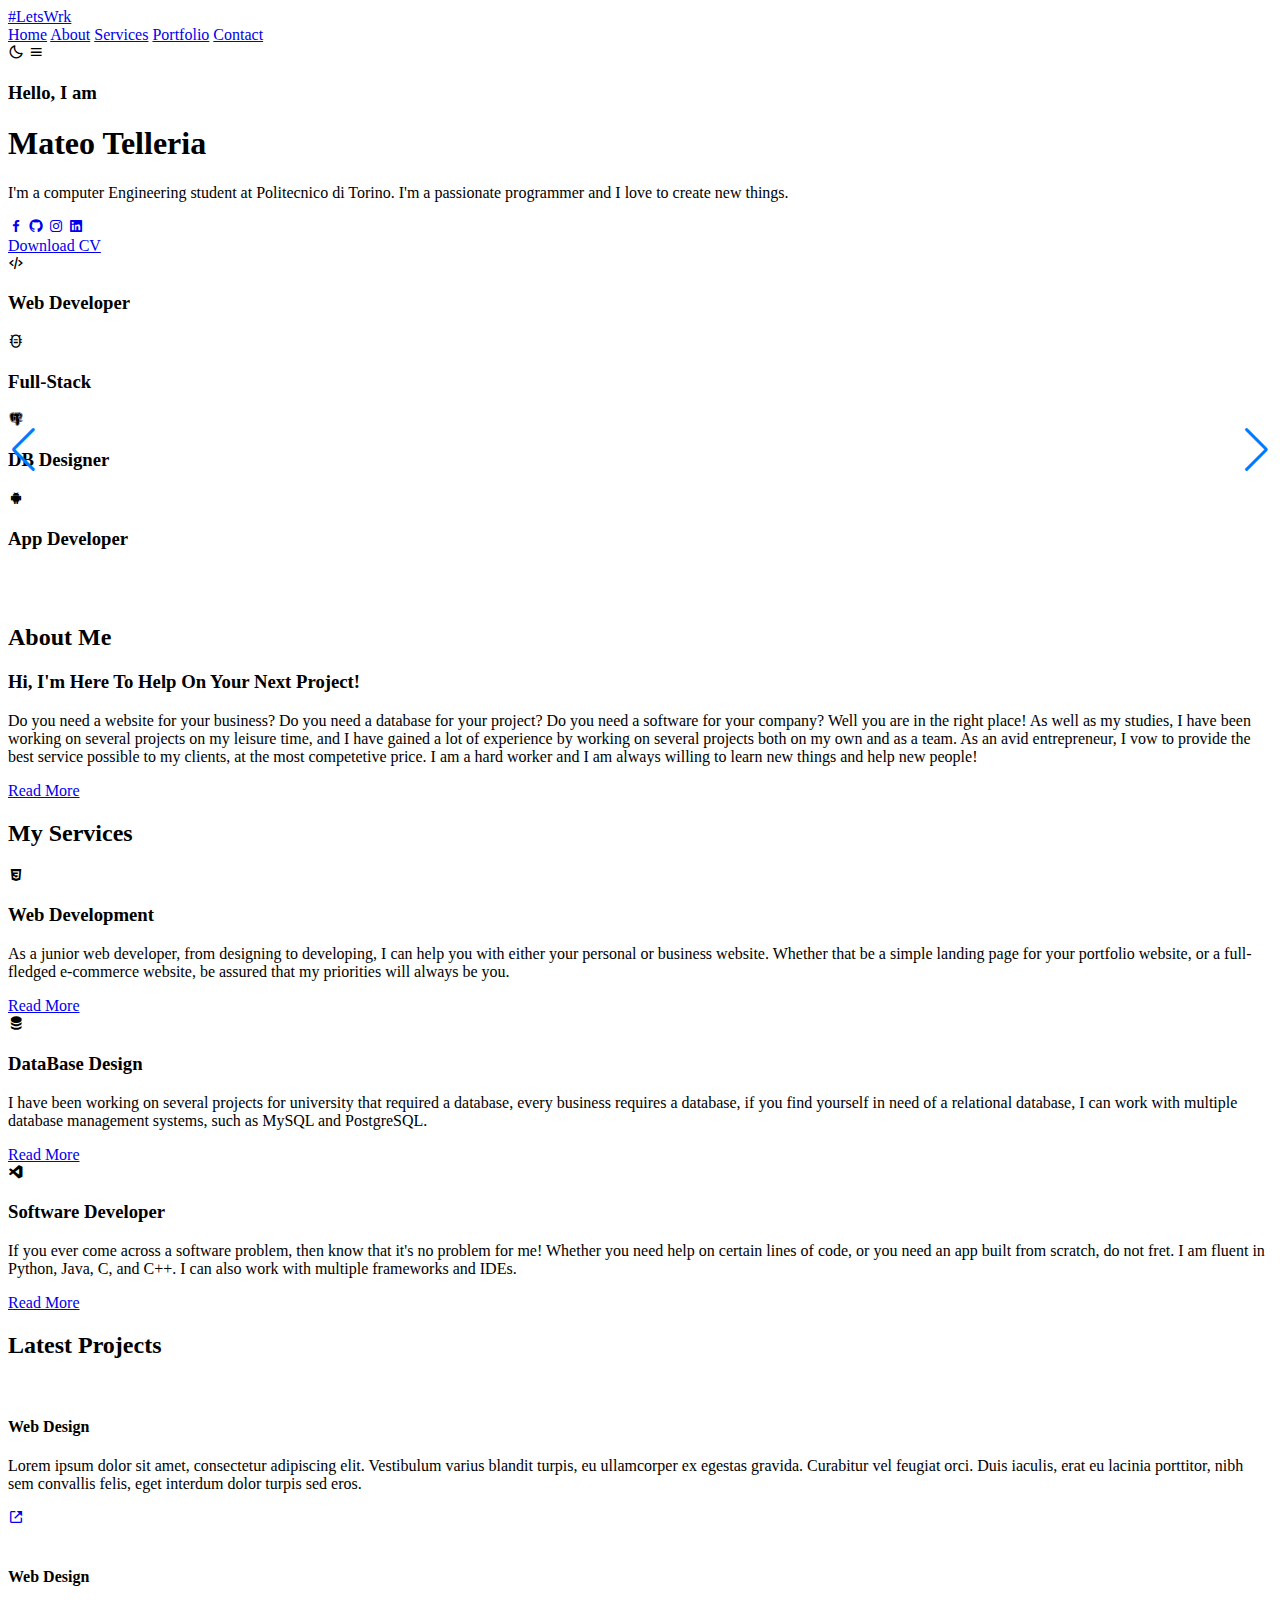
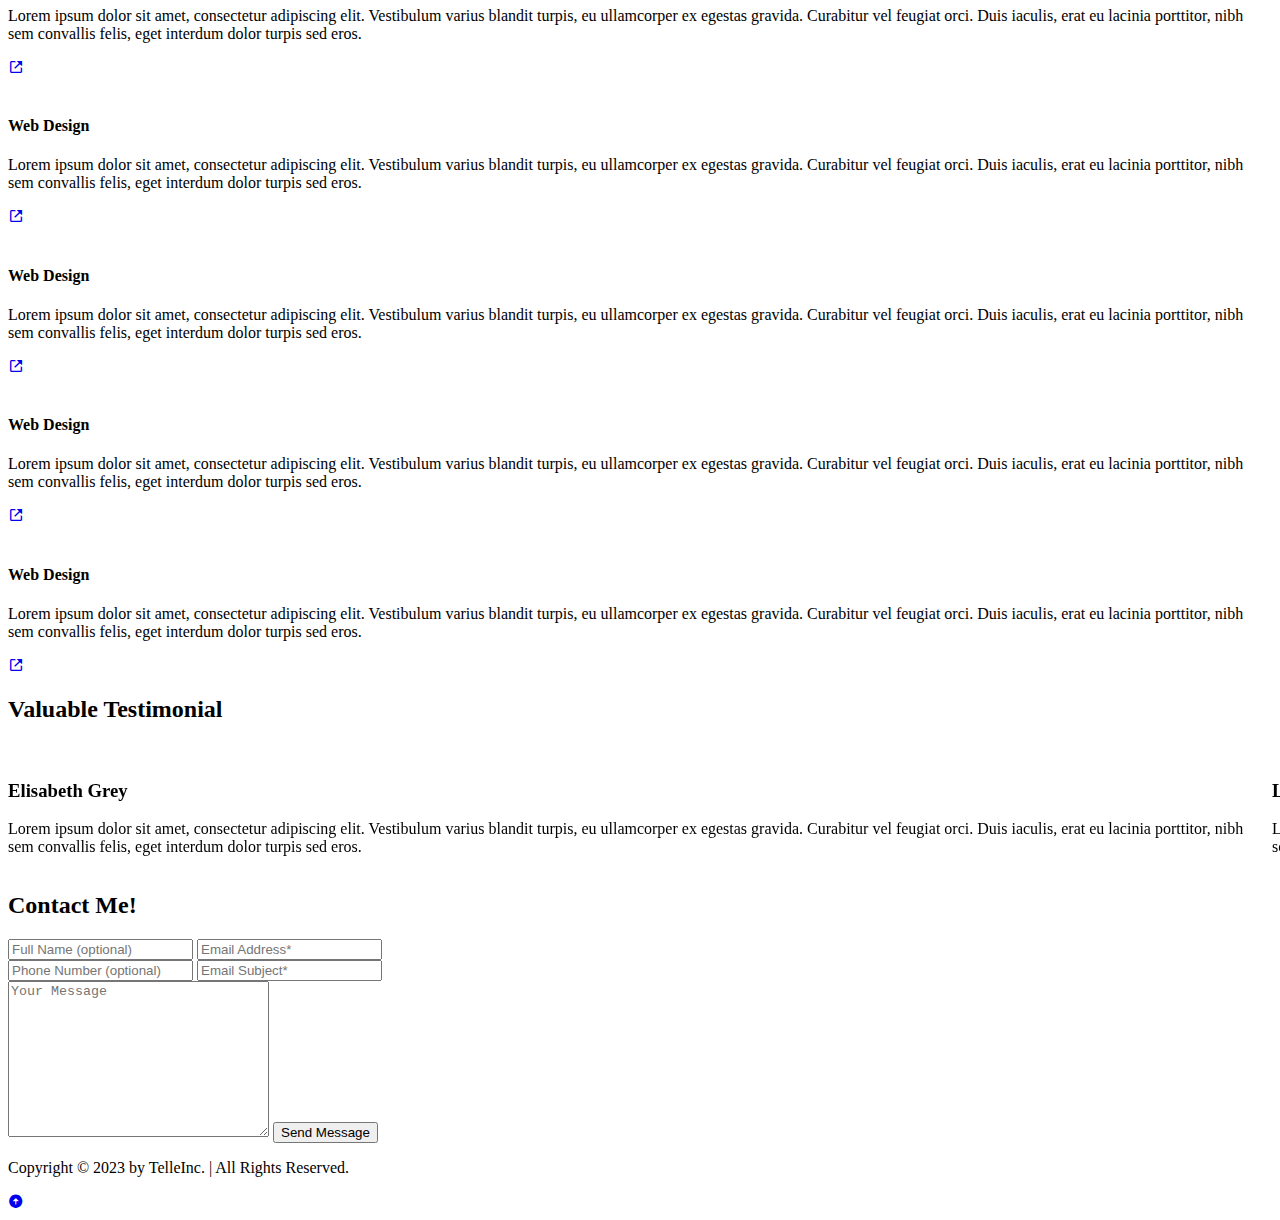
==== index.html @ 0e415fa2 "Used FormSpree for Contact Form" ====
<!DOCTYPE html>
<html lang="en">

    <head>
        <meta charset="utf-8">
        <meta http-equiv="X-UA-Compatible" content="IE=edge">
        <title>Mateo Telleria</title>
        <meta name="viewport" content="width=device-width, initial-scale=1">

        <!-- swiper css -->
        <link rel="stylesheet" href="https://cdn.jsdelivr.net/npm/swiper@9/swiper-bundle.min.css"/>

        <!-- css -->
        <link rel="stylesheet" href="css/style.css">

        <!-- box icons -->
        <link href='https://unpkg.com/boxicons@2.1.4/css/boxicons.min.css' rel='stylesheet'>
    </head>
    <body>

        <header class="header">
            <a href="#" class="logo">#LetsWrk</a>

            <nav class="navbar">
                <a href="#home" class="active">Home</a>
                <a href="#about">About</a>
                <a href="#services">Services</a>
                <a href="#portfolio">Portfolio</a>
                <a href="#contact">Contact</a>
            </nav>

            <div class="bx bx-moon" id="darkMode-icon"></div>

            <div class="bx bx-menu" id="menu-icon"></div>
        </header>       
        
        <!-- Home section design -->
        <section class="home" id="home">
            <div class="home-content">
                <h3>Hello, I am</h3>
                <h1>Mateo Telleria</h1>
                <p>
                    I'm a computer Engineering student at Politecnico di Torino.
                    I'm a passionate programmer and I love to create new things.
                </p>

                <div class="social-media">
                    <a href="https://www.facebook.com/mateo.telleriasanchez/" target="_blank"><i class='bx bxl-facebook' ></i></a>
                    <a href="https://github.com/cokitoki" target="_blank"><i class='bx bxl-github'></i></a>
                    <a href="https://www.instagram.com/mateotelleria1/" target="_blank"><i class='bx bxl-instagram' ></i></a>
                    <a href="https://www.linkedin.com/in/mateo-telleria" target="_blank"><i class='bx bxl-linkedin-square' ></i></a>
                </div>

                <a href="payment enrolment.pdf" class="btn" download="MateoTelleriaCV">Download CV</a>
            </div>

            <div class="profession-container">
                <div class="profession-box">
                    <div class="profession" style="--i:0;">
                        <i class='bx bx-code-alt' ></i>
                        <h3>Web Developer</h3>
                    </div>
                    <div class="profession" style="--i:1;">
                        <i class='bx bx-bug-alt'></i>
                        <h3>Full-Stack</h3>
                    </div>
                    <div class="profession" style="--i:2;">
                        <i class='bx bxl-postgresql' ></i>
                        <h3>DB Designer</h3>
                    </div>
                    <div class="profession" style="--i:3;">
                        <i class='bx bxl-android' ></i>
                        <h3>App Developer</h3>
                    </div>

                    <div class="circle"></div>
                </div>

                <div class="overlay"></div>
            </div>

            <div class="home-img">
                <img src="images/home.png" alt="">
            </div>
        </section>

        <!-- About section design -->
        <section class="about" id="about">
            <div class="about-img">
                <img src="images/about.png" alt="">
            </div>

            <div class="about-content">
                <h2 class="heading">About <span>Me</span></h2>
                <h3>Hi, I'm Here To Help On Your Next Project!</h3>
                <p>
                    Do you need a website for your business? Do you need a database for your project? 
                    Do you need a software for your company? Well you are in the right place! As well as my studies, 
                    I have been working on several projects on my leisure time, and I have gained a lot of experience
                    by working on several projects both on my own and as a team. As an avid entrepreneur, I vow to 
                    provide the best service possible to my clients, at the most competetive price. 
                    I am a hard worker and I am always willing to learn new things and help new people!
                </p>
                <a href="#" class="btn">Read More</a>
            </div>
        </section>

        <!-- Services section design -->
        <section class="services" id="services">
            <h2 class="heading">My <span>Services</span></h2>
            
            <div class="services-container">
                <div class="services-box">
                    <i class='bx bxl-css3' ></i>
                    <h3>Web Development</h3>
                    <p>
                        As a junior web developer, from designing to developing, I can help you with either your 
                        personal or business website. Whether that be a simple landing page for your portfolio website, 
                        or a full-fledged e-commerce website, be assured that my priorities will always be you.
                    </p>
                    <a href="#" class="btn">Read More</a>
                </div>
                <div class="services-box">
                    <i class='bx bxs-data'></i>
                    <h3>DataBase Design</h3>
                    <p>
                        I have been working on several projects for university that required a database, every business 
                        requires a database, if you find yourself in need of a relational database, I can work with multiple 
                        database management systems, such as MySQL and PostgreSQL.
                    </p>
                    <a href="#" class="btn">Read More</a>
                </div>
                <div class="services-box">
                    <i class='bx bxl-visual-studio'></i>
                    <h3>Software Developer</h3>
                    <p>
                        If you ever come across a software problem, then know that it's no problem for me! Whether 
                        you need help on certain lines of code, or you need an app built from scratch, do not fret. 
                        I am fluent in Python, Java, C, and C++. I can also work with multiple frameworks and IDEs. 
                    </p>
                    <a href="#" class="btn">Read More</a>
                </div>
            </div>
        </section>

        <!-- Portfolio section design -->
        <section class="portfolio" id="portfolio">
            <h2 class="heading">Latest <span>Projects</span></h2>

            <div class="portfolio-container">
                <div class="portfolio-box">
                    <img src="images/portfolio1.jpg" alt="">

                    <div class="portfolio-layer">
                        <h4>Web Design</h4>
                        <p>Lorem ipsum dolor sit amet, consectetur adipiscing elit. Vestibulum varius blandit turpis, 
                            eu ullamcorper ex egestas gravida. Curabitur vel feugiat orci. Duis iaculis, erat eu lacinia porttitor, 
                            nibh sem convallis felis, eget interdum dolor turpis sed eros.</p>
                        <a href="#"><i class='bx bx-link-external '></i></a>
                    </div>
                </div>
                <div class="portfolio-box">
                    <img src="images/portfolio2.jpg" alt="">

                    <div class="portfolio-layer">
                        <h4>Web Design</h4>
                        <p>Lorem ipsum dolor sit amet, consectetur adipiscing elit. Vestibulum varius blandit turpis, 
                            eu ullamcorper ex egestas gravida. Curabitur vel feugiat orci. Duis iaculis, erat eu lacinia porttitor, 
                            nibh sem convallis felis, eget interdum dolor turpis sed eros.</p>
                        <a href="#"><i class='bx bx-link-external '></i></a>
                    </div>
                </div>
                <div class="portfolio-box">
                    <img src="images/portfolio3.jpg" alt="">

                    <div class="portfolio-layer">
                        <h4>Web Design</h4>
                        <p>Lorem ipsum dolor sit amet, consectetur adipiscing elit. Vestibulum varius blandit turpis, 
                            eu ullamcorper ex egestas gravida. Curabitur vel feugiat orci. Duis iaculis, erat eu lacinia porttitor, 
                            nibh sem convallis felis, eget interdum dolor turpis sed eros.</p>
                        <a href="#"><i class='bx bx-link-external '></i></a>
                    </div>
                </div>
                <div class="portfolio-box">
                    <img src="images/portfolio4.jpg" alt="">

                    <div class="portfolio-layer">
                        <h4>Web Design</h4>
                        <p>Lorem ipsum dolor sit amet, consectetur adipiscing elit. Vestibulum varius blandit turpis, 
                            eu ullamcorper ex egestas gravida. Curabitur vel feugiat orci. Duis iaculis, erat eu lacinia porttitor, 
                            nibh sem convallis felis, eget interdum dolor turpis sed eros.</p>
                        <a href="#"><i class='bx bx-link-external '></i></a>
                    </div>
                </div>
                <div class="portfolio-box">
                    <img src="images/portfolio5.jpg" alt="">

                    <div class="portfolio-layer">
                        <h4>Web Design</h4>
                        <p>Lorem ipsum dolor sit amet, consectetur adipiscing elit. Vestibulum varius blandit turpis, 
                            eu ullamcorper ex egestas gravida. Curabitur vel feugiat orci. Duis iaculis, erat eu lacinia porttitor, 
                            nibh sem convallis felis, eget interdum dolor turpis sed eros.</p>
                        <a href="#"><i class='bx bx-link-external '></i></a>
                    </div>
                </div>
                <div class="portfolio-box">
                    <img src="images/portfolio6.jpg" alt="">

                    <div class="portfolio-layer">
                        <h4>Web Design</h4>
                        <p>Lorem ipsum dolor sit amet, consectetur adipiscing elit. Vestibulum varius blandit turpis, 
                            eu ullamcorper ex egestas gravida. Curabitur vel feugiat orci. Duis iaculis, erat eu lacinia porttitor, 
                            nibh sem convallis felis, eget interdum dolor turpis sed eros.</p>
                        <a href="#"><i class='bx bx-link-external '></i></a>
                    </div>
                </div>
            </div>
        </section>

        <!-- testimonial design -->
        <div class="testimonial-container">
            <h2 class="heading">Valuable <span>Testimonial</span></h2>
            
            <div class="testimonial-wrapper">
                <div class="testimonial-box mySwiper">
                    <div class="testimonial-content swiper-wrapper">
                        <div class="testimonial-slide swiper-slide">
                            <img src="images/testimonial1.jpg" alt="">
                            <h3>Elisabeth Grey</h3>
                            <p>Lorem ipsum dolor sit amet, consectetur adipiscing elit. Vestibulum varius blandit turpis, 
                                eu ullamcorper ex egestas gravida. Curabitur vel feugiat orci. Duis iaculis, erat eu lacinia porttitor, 
                                nibh sem convallis felis, eget interdum dolor turpis sed eros.</p>
                        </div>
                        <div class="testimonial-slide swiper-slide">
                            <img src="images/testimonial2.jpg" alt="">
                            <h3>Larry Wheels</h3>
                            <p>Lorem ipsum dolor sit amet, consectetur adipiscing elit. Vestibulum varius blandit turpis, 
                                eu ullamcorper ex egestas gravida. Curabitur vel feugiat orci. Duis iaculis, erat eu lacinia porttitor, 
                                nibh sem convallis felis, eget interdum dolor turpis sed eros.</p>
                        </div>
                        <div class="testimonial-slide swiper-slide">
                            <img src="images/testimonial3.jpg" alt="">
                            <h3>Samantha Smith</h3>
                            <p>Lorem ipsum dolor sit amet, consectetur adipiscing elit. Vestibulum varius blandit turpis, 
                                eu ullamcorper ex egestas gravida. Curabitur vel feugiat orci. Duis iaculis, erat eu lacinia porttitor, 
                                nibh sem convallis felis, eget interdum dolor turpis sed eros.</p>
                        </div>
                    </div>

                    <div class="swiper-button-next"></div>
                    <div class="swiper-button-prev"></div>
                    <div class="swiper-pagination"></div>
                </div>
            </div>
        </div>

        <!-- contact section design -->
        <section class="contact" id="contact">
            <h2 class="heading">Contact <span>Me!</span></h2>

            <form action="https://formspree.io/f/mqkogzbg" method="POST">
                <div class="input-box">
                    <input type="text" name="Name" placeholder="Full Name (optional)">
                    <input type="email" name="Email" placeholder="Email Address*" required>
                </div>
                <div class="input-box">
                    <input type="number" name="Phone" placeholder="Phone Number (optional)">
                    <input type="text" name="Subject" placeholder="Email Subject*" required>
                </div>
                <textarea name="Message" id="" cols="30" rows="10" placeholder="Your Message"></textarea>
                <input type="submit" value="Send Message" class="btn">
            </form>
        </section>

        <!-- footer section design -->
        <footer class="footer">
            <div class="footer-text">
                <p>Copyright &copy; 2023 by TelleInc. | All Rights Reserved.</p>
            </div>

            <div class="footer-iconTop">
                <a href="#home"><i class='bx bxs-up-arrow-circle'></i></a>
            </div>
        </footer>

        <!-- swiper js-->
        <script src="https://cdn.jsdelivr.net/npm/swiper@9/swiper-bundle.min.js"></script>
        
        <!-- scroll reveal -->
        <script src="https://unpkg.com/scrollreveal"></script>

        <!-- custom js -->
        <script src="js/script.js"></script>
    </body>
</html>
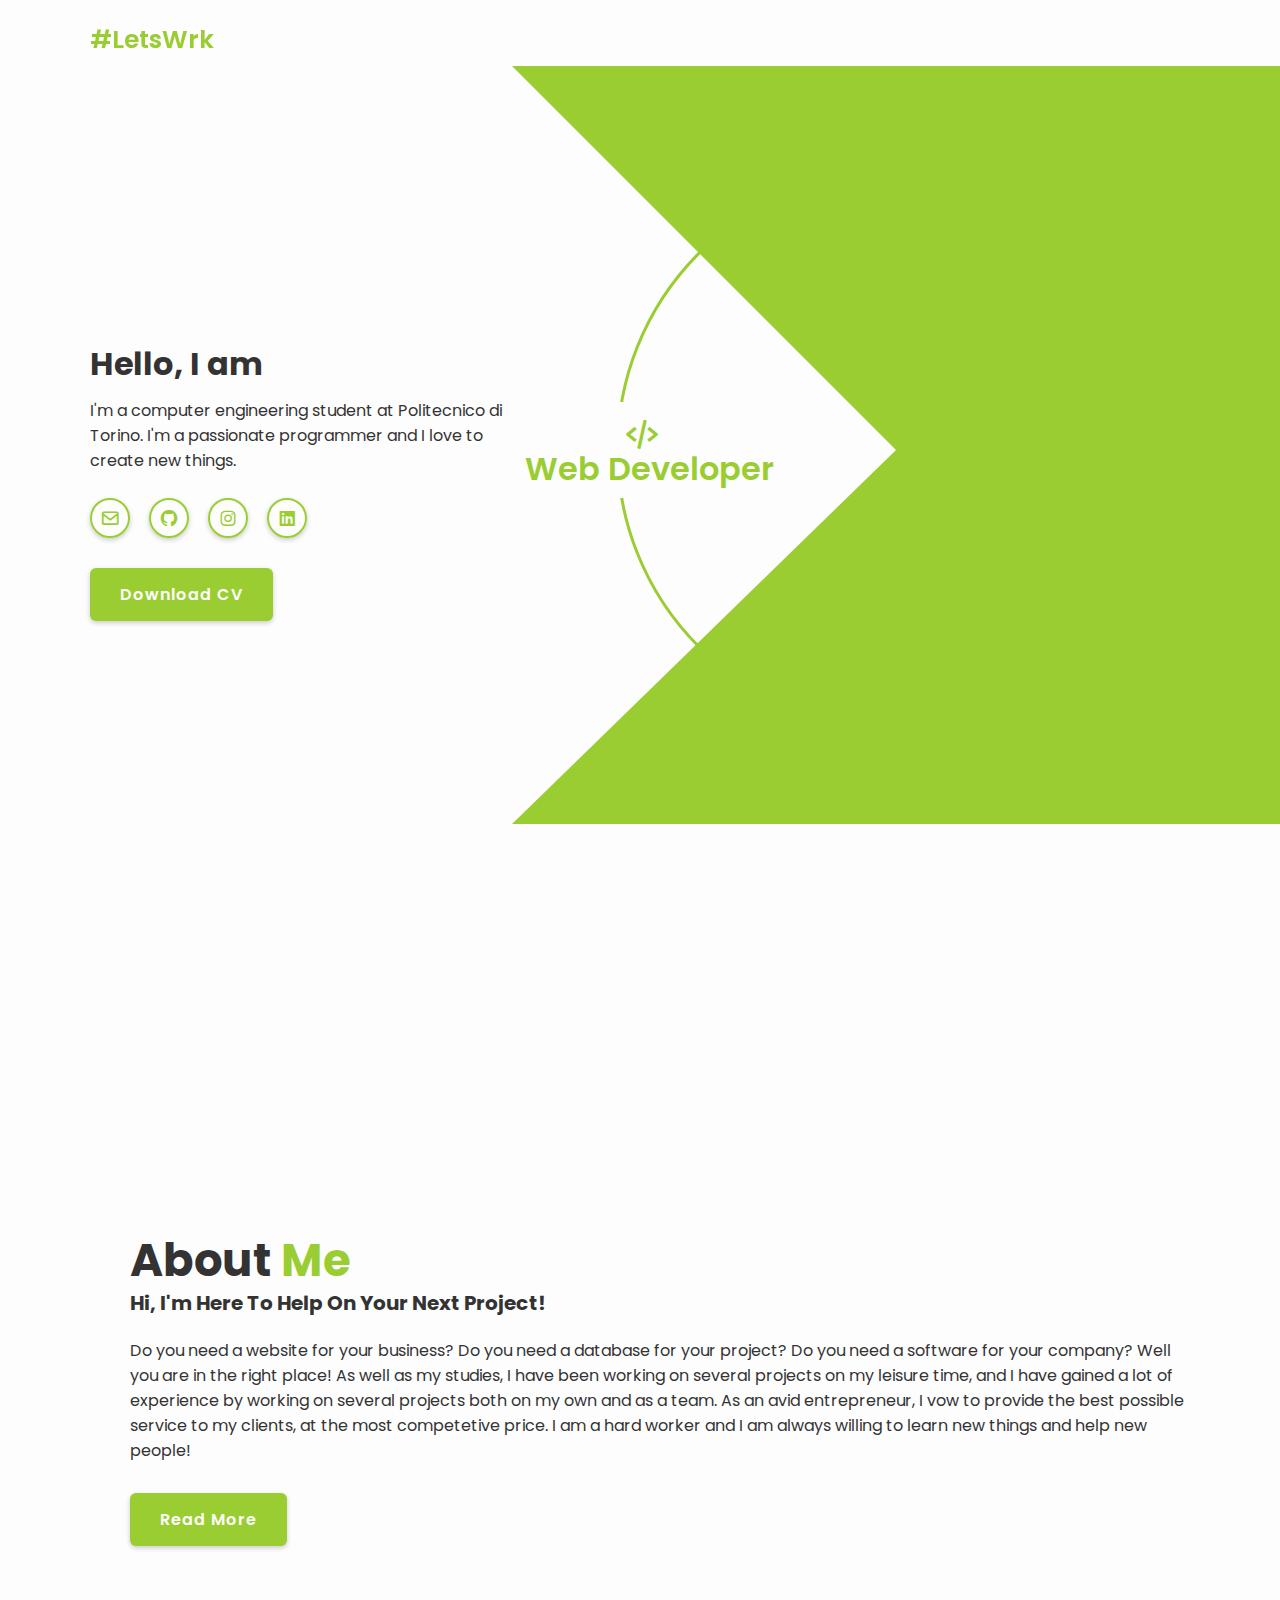
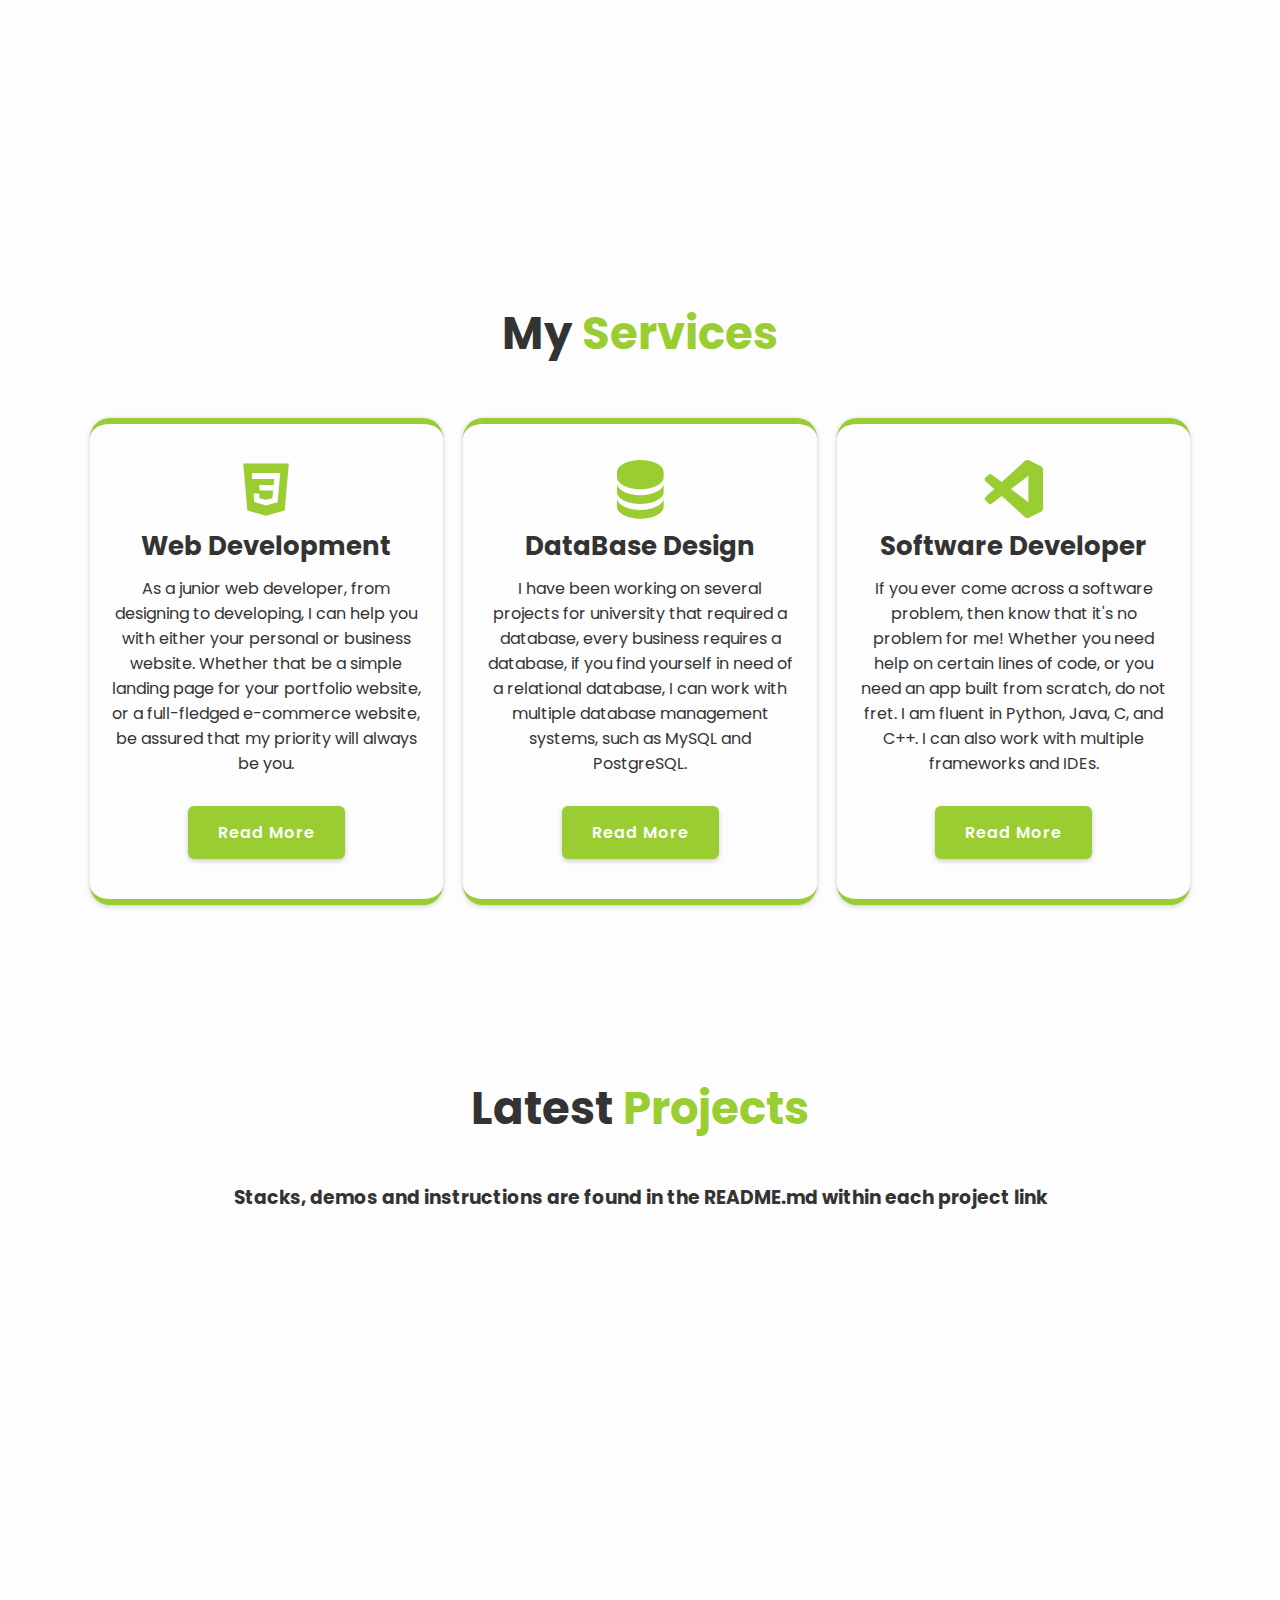
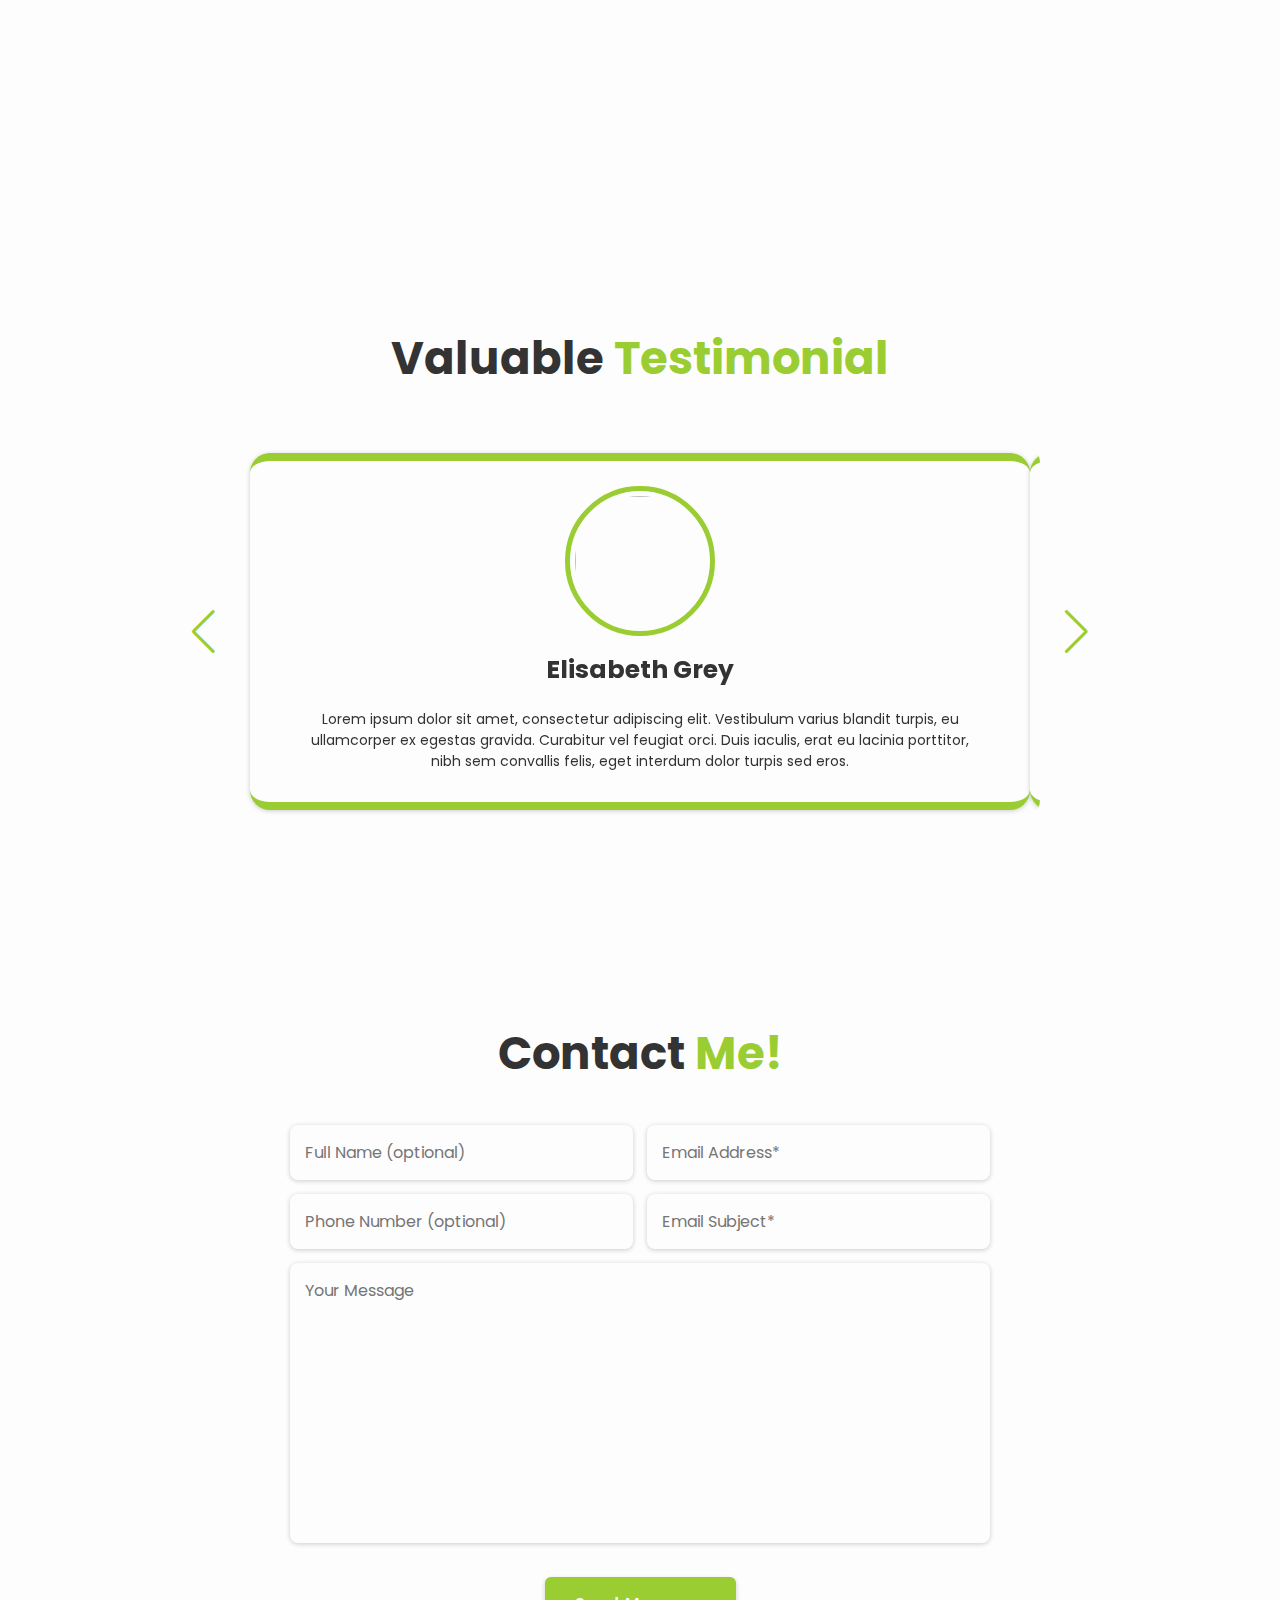
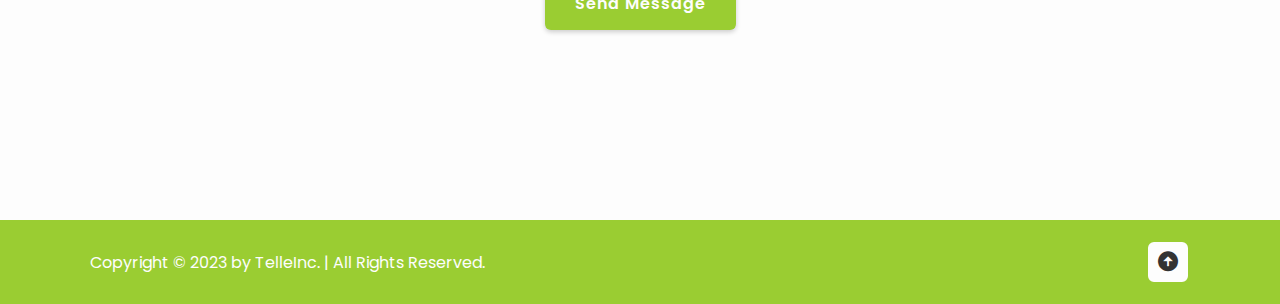
==== commit 609760ca: "💬 Wrote Instructions in Portfolio" ====
--- a/index.html
+++ b/index.html
@@ -1,295 +1,419 @@
 <!DOCTYPE html>
 <html lang="en">
-
-    <head>
-        <meta charset="utf-8">
-        <meta http-equiv="X-UA-Compatible" content="IE=edge">
-        <title>Mateo Telleria</title>
-        <meta name="viewport" content="width=device-width, initial-scale=1">
-
-        <!-- swiper css -->
-        <link rel="stylesheet" href="https://cdn.jsdelivr.net/npm/swiper@9/swiper-bundle.min.css"/>
-
-        <!-- css -->
-        <link rel="stylesheet" href="css/style.css">
-
-        <!-- box icons -->
-        <link href='https://unpkg.com/boxicons@2.1.4/css/boxicons.min.css' rel='stylesheet'>
-    </head>
-    <body>
-
-        <header class="header">
-            <a href="#" class="logo">#LetsWrk</a>
-
-            <nav class="navbar">
-                <a href="#home" class="active">Home</a>
-                <a href="#about">About</a>
-                <a href="#services">Services</a>
-                <a href="#portfolio">Portfolio</a>
-                <a href="#contact">Contact</a>
-            </nav>
-
-            <div class="bx bx-moon" id="darkMode-icon"></div>
-
-            <div class="bx bx-menu" id="menu-icon"></div>
-        </header>       
-        
-        <!-- Home section design -->
-        <section class="home" id="home">
-            <div class="home-content">
-                <h3>Hello, I am</h3>
-                <h1>Mateo Telleria</h1>
-                <p>
-                    I'm a computer Engineering student at Politecnico di Torino.
-                    I'm a passionate programmer and I love to create new things.
-                </p>
-
-                <div class="social-media">
-                    <a href="https://www.facebook.com/mateo.telleriasanchez/" target="_blank"><i class='bx bxl-facebook' ></i></a>
-                    <a href="https://github.com/cokitoki" target="_blank"><i class='bx bxl-github'></i></a>
-                    <a href="https://www.instagram.com/mateotelleria1/" target="_blank"><i class='bx bxl-instagram' ></i></a>
-                    <a href="https://www.linkedin.com/in/mateo-telleria" target="_blank"><i class='bx bxl-linkedin-square' ></i></a>
-                </div>
-
-                <a href="payment enrolment.pdf" class="btn" download="MateoTelleriaCV">Download CV</a>
+  <head>
+    <meta charset="utf-8" />
+    <meta http-equiv="X-UA-Compatible" content="IE=edge" />
+    <title>Mateo Telleria</title>
+    <meta name="viewport" content="width=device-width, initial-scale=1" />
+
+    <!-- swiper css -->
+    <link
+      rel="stylesheet"
+      href="https://cdn.jsdelivr.net/npm/swiper@9/swiper-bundle.min.css"
+    />
+
+    <!-- css -->
+    <link rel="stylesheet" href="css/style.css" />
+
+    <!-- box icons -->
+    <link
+      href="https://unpkg.com/boxicons@2.1.4/css/boxicons.min.css"
+      rel="stylesheet"
+    />
+  </head>
+  <body>
+    <header class="header">
+      <a href="#" class="logo">#LetsWrk</a>
+
+      <nav class="navbar">
+        <a href="#home" class="active">Home</a>
+        <a href="#about">About</a>
+        <a href="#services">Services</a>
+        <a href="#portfolio">Portfolio</a>
+        <a href="#contact">Contact</a>
+      </nav>
+
+      <div class="bx bx-moon" id="darkMode-icon"></div>
+
+      <div class="bx bx-menu" id="menu-icon"></div>
+    </header>
+
+    <!-- Home section design -->
+    <section class="home" id="home">
+      <div class="home-content">
+        <h3>Hello, I am</h3>
+        <h1><span class="multiple-text"></span></h1>
+        <p>
+          I'm a computer engineering student at Politecnico di Torino. I'm a
+          passionate programmer and I love to create new things.
+        </p>
+
+        <div class="social-media">
+          <a href="mailto:mateo_telleria@yahoo.com"
+            ><i class="bx bx-envelope"></i
+          ></a>
+          <a href="https://github.com/cokitoki" target="_blank"
+            ><i class="bx bxl-github"></i
+          ></a>
+          <a href="https://www.instagram.com/mateotelleria1/" target="_blank"
+            ><i class="bx bxl-instagram"></i
+          ></a>
+          <a href="https://www.linkedin.com/in/mateo-telleria" target="_blank"
+            ><i class="bx bxl-linkedin-square"></i
+          ></a>
+        </div>
+
+        <a href="payment enrolment.pdf" class="btn" download="MateoTelleriaCV"
+          >Download CV</a
+        >
+      </div>
+
+      <div class="profession-container">
+        <div class="profession-box">
+          <div class="profession" style="--i: 0">
+            <i class="bx bx-code-alt"></i>
+            <h3>Web Developer</h3>
+          </div>
+          <div class="profession" style="--i: 1">
+            <i class="bx bx-bug-alt"></i>
+            <h3>Full-Stack</h3>
+          </div>
+          <div class="profession" style="--i: 2">
+            <i class="bx bxl-postgresql"></i>
+            <h3>DB Designer</h3>
+          </div>
+          <div class="profession" style="--i: 3">
+            <i class="bx bxl-android"></i>
+            <h3>App Developer</h3>
+          </div>
+
+          <div class="circle"></div>
+        </div>
+
+        <div class="overlay"></div>
+      </div>
+
+      <div class="home-img">
+        <img src="images/home.png" alt="" />
+      </div>
+    </section>
+
+    <!-- About section design -->
+    <section class="about" id="about">
+      <div class="about-img">
+        <img src="images/about.png" alt="" />
+      </div>
+
+      <div class="about-content">
+        <h2 class="heading">About <span>Me</span></h2>
+        <h3>Hi, I'm Here To Help On Your Next Project!</h3>
+        <p>
+          Do you need a website for your business? Do you need a database for
+          your project? Do you need a software for your company? Well you are in
+          the right place! As well as my studies, I have been working on several
+          projects on my leisure time, and I have gained a lot of experience by
+          working on several projects both on my own and as a team. As an avid
+          entrepreneur, I vow to provide the best possible service to my
+          clients, at the most competetive price. I am a hard worker and I am
+          always willing to learn new things and help new people!
+          <span class="more-text hidden" data-readmore-id="1">
+            <br /><br />
+            My name is Mateo Telleria, I'm Bolivian with dual nationality from
+            Argentina, I'm 21 years old and I'm an international student. I
+            first started my studies in Bolivia, where I was majoring in
+            information systems, but then I transfered to Italy, where I am
+            currently studying and freelancing. In the future I wish to focus
+            myself in backend and Full-Stack development. Eventually I wish to
+            pursue a masters in data science and work in a fullfilling company
+            that shares my values and goals. My principles are KISS, YAGNI, DRY.
+            If you have any questions or inquiries, feel free to contact me! I
+            hope we can collaborate soon!
+          </span>
+        </p>
+        <a href="#" class="read-more btn" data-readmore-id="1">Read More</a>
+      </div>
+    </section>
+
+    <!-- Services section design -->
+    <section class="services" id="services">
+      <h2 class="heading">My <span>Services</span></h2>
+
+      <div class="services-container">
+        <div class="services-box">
+          <i class="bx bxl-css3"></i>
+          <h3>Web Development</h3>
+          <p>
+            As a junior web developer, from designing to developing, I can help
+            you with either your personal or business website. Whether that be a
+            simple landing page for your portfolio website, or a full-fledged
+            e-commerce website, be assured that my priority will always be you.
+            <span class="more-text hidden" data-readmore-id="2">
+              <br /><br />
+              My set of skills consist of HTML5, CSS, JavaScript, PHP, and SQL.
+              I also have some experience with frameworks such as Bootstrap and
+              React. If your team needs other skills, I'm more than eager to
+              learn and adapt to your needs.
+            </span>
+          </p>
+          <a href="#" class="read-more btn" data-readmore-id="2">Read More</a>
+        </div>
+        <div class="services-box">
+          <i class="bx bxs-data"></i>
+          <h3>DataBase Design</h3>
+          <p>
+            I have been working on several projects for university that required
+            a database, every business requires a database, if you find yourself
+            in need of a relational database, I can work with multiple database
+            management systems, such as MySQL and PostgreSQL.
+            <span class="more-text hidden" data-readmore-id="3">
+              <br /><br />
+              I'm familiar with REST APIs, Json, and XML. I can manage DB
+              systems as well as design them (ER diagrams and normalization of
+              these) based on user requirments and program specifications.
+            </span>
+          </p>
+          <a href="#" class="read-more btn" data-readmore-id="3">Read More</a>
+        </div>
+        <div class="services-box">
+          <i class="bx bxl-visual-studio"></i>
+          <h3>Software Developer</h3>
+          <p>
+            If you ever come across a software problem, then know that it's no
+            problem for me! Whether you need help on certain lines of code, or
+            you need an app built from scratch, do not fret. I am fluent in
+            Python, Java, C, and C++. I can also work with multiple frameworks
+            and IDEs.
+            <span class="more-text hidden" data-readmore-id="4">
+              <br /><br />
+              For team collaboration, I use Git and GitHub. I've also work with
+              multiple IDEs, my main ones being Visual Studio Code followed by
+              JetBrains' IDEs. I'm very familiar with the AGILE methodology.
+            </span>
+          </p>
+          <a href="#" class="read-more btn" data-readmore-id="4">Read More</a>
+        </div>
+      </div>
+    </section>
+
+    <!-- Portfolio section design -->
+    <section class="portfolio" id="portfolio">
+      <h2 class="heading">Latest <span>Projects</span></h2>
+      <h3>Stacks, demos and instructions are found in the README.md within each project link</h3>
+
+      <div class="portfolio-container">
+        <div class="portfolio-box">
+          <img src="images/portfolio1.jpg" alt="" />
+
+          <div class="portfolio-layer">
+            <h4>Web Design</h4>
+            <p>
+              Lorem ipsum dolor sit amet, consectetur adipiscing elit.
+              Vestibulum varius blandit turpis, eu ullamcorper ex egestas
+              gravida. Curabitur vel feugiat orci. Duis iaculis, erat eu lacinia
+              porttitor, nibh sem convallis felis, eget interdum dolor turpis
+              sed eros.
+            </p>
+            <a href="https://youtu.be/dQw4w9WgXcQ"
+              ><i class="bx bx-link-external"></i
+            ></a>
+          </div>
+        </div>
+        <div class="portfolio-box">
+          <img src="images/portfolio2.jpg" alt="" />
+
+          <div class="portfolio-layer">
+            <h4>Web Design</h4>
+            <p>
+              Lorem ipsum dolor sit amet, consectetur adipiscing elit.
+              Vestibulum varius blandit turpis, eu ullamcorper ex egestas
+              gravida. Curabitur vel feugiat orci. Duis iaculis, erat eu lacinia
+              porttitor, nibh sem convallis felis, eget interdum dolor turpis
+              sed eros.
+            </p>
+            <a href="https://youtu.be/dQw4w9WgXcQ"
+              ><i class="bx bx-link-external"></i
+            ></a>
+          </div>
+        </div>
+        <div class="portfolio-box">
+          <img src="images/portfolio3.jpg" alt="" />
+
+          <div class="portfolio-layer">
+            <h4>Web Design</h4>
+            <p>
+              Lorem ipsum dolor sit amet, consectetur adipiscing elit.
+              Vestibulum varius blandit turpis, eu ullamcorper ex egestas
+              gravida. Curabitur vel feugiat orci. Duis iaculis, erat eu lacinia
+              porttitor, nibh sem convallis felis, eget interdum dolor turpis
+              sed eros.
+            </p>
+            <a href="https://youtu.be/dQw4w9WgXcQ"
+              ><i class="bx bx-link-external"></i
+            ></a>
+          </div>
+        </div>
+        <div class="portfolio-box">
+          <img src="images/portfolio4.jpg" alt="" />
+
+          <div class="portfolio-layer">
+            <h4>Web Design</h4>
+            <p>
+              Lorem ipsum dolor sit amet, consectetur adipiscing elit.
+              Vestibulum varius blandit turpis, eu ullamcorper ex egestas
+              gravida. Curabitur vel feugiat orci. Duis iaculis, erat eu lacinia
+              porttitor, nibh sem convallis felis, eget interdum dolor turpis
+              sed eros.
+            </p>
+            <a href="https://youtu.be/dQw4w9WgXcQ"
+              ><i class="bx bx-link-external"></i
+            ></a>
+          </div>
+        </div>
+        <div class="portfolio-box">
+          <img src="images/portfolio5.jpg" alt="" />
+
+          <div class="portfolio-layer">
+            <h4>Web Design</h4>
+            <p>
+              Lorem ipsum dolor sit amet, consectetur adipiscing elit.
+              Vestibulum varius blandit turpis, eu ullamcorper ex egestas
+              gravida. Curabitur vel feugiat orci. Duis iaculis, erat eu lacinia
+              porttitor, nibh sem convallis felis, eget interdum dolor turpis
+              sed eros.
+            </p>
+            <a href="https://youtu.be/dQw4w9WgXcQ"
+              ><i class="bx bx-link-external"></i
+            ></a>
+          </div>
+        </div>
+        <div class="portfolio-box">
+          <img src="images/portfolio6.jpg" alt="" />
+
+          <div class="portfolio-layer">
+            <h4>Web Design</h4>
+            <p>
+              Lorem ipsum dolor sit amet, consectetur adipiscing elit.
+              Vestibulum varius blandit turpis, eu ullamcorper ex egestas
+              gravida. Curabitur vel feugiat orci. Duis iaculis, erat eu lacinia
+              porttitor, nibh sem convallis felis, eget interdum dolor turpis
+              sed eros.
+            </p>
+            <a href="https://youtu.be/dQw4w9WgXcQ"
+              ><i class="bx bx-link-external"></i
+            ></a>
+          </div>
+        </div>
+      </div>
+    </section>
+
+    <!-- testimonial design -->
+    <div class="testimonial-container">
+      <h2 class="heading">Valuable <span>Testimonial</span></h2>
+
+      <div class="testimonial-wrapper">
+        <div class="testimonial-box mySwiper">
+          <div class="testimonial-content swiper-wrapper">
+            <div class="testimonial-slide swiper-slide">
+              <img src="images/testimonial1.jpg" alt="" />
+              <h3>Elisabeth Grey</h3>
+              <p>
+                Lorem ipsum dolor sit amet, consectetur adipiscing elit.
+                Vestibulum varius blandit turpis, eu ullamcorper ex egestas
+                gravida. Curabitur vel feugiat orci. Duis iaculis, erat eu
+                lacinia porttitor, nibh sem convallis felis, eget interdum dolor
+                turpis sed eros.
+              </p>
             </div>
-
-            <div class="profession-container">
-                <div class="profession-box">
-                    <div class="profession" style="--i:0;">
-                        <i class='bx bx-code-alt' ></i>
-                        <h3>Web Developer</h3>
-                    </div>
-                    <div class="profession" style="--i:1;">
-                        <i class='bx bx-bug-alt'></i>
-                        <h3>Full-Stack</h3>
-                    </div>
-                    <div class="profession" style="--i:2;">
-                        <i class='bx bxl-postgresql' ></i>
-                        <h3>DB Designer</h3>
-                    </div>
-                    <div class="profession" style="--i:3;">
-                        <i class='bx bxl-android' ></i>
-                        <h3>App Developer</h3>
-                    </div>
-
-                    <div class="circle"></div>
-                </div>
-
-                <div class="overlay"></div>
+            <div class="testimonial-slide swiper-slide">
+              <img src="images/testimonial2.jpg" alt="" />
+              <h3>Larry Wheels</h3>
+              <p>
+                Lorem ipsum dolor sit amet, consectetur adipiscing elit.
+                Vestibulum varius blandit turpis, eu ullamcorper ex egestas
+                gravida. Curabitur vel feugiat orci. Duis iaculis, erat eu
+                lacinia porttitor, nibh sem convallis felis, eget interdum dolor
+                turpis sed eros.
+              </p>
             </div>
-
-            <div class="home-img">
-                <img src="images/home.png" alt="">
+            <div class="testimonial-slide swiper-slide">
+              <img src="images/testimonial3.jpg" alt="" />
+              <h3>Samantha Smith</h3>
+              <p>
+                Lorem ipsum dolor sit amet, consectetur adipiscing elit.
+                Vestibulum varius blandit turpis, eu ullamcorper ex egestas
+                gravida. Curabitur vel feugiat orci. Duis iaculis, erat eu
+                lacinia porttitor, nibh sem convallis felis, eget interdum dolor
+                turpis sed eros.
+              </p>
             </div>
-        </section>
-
-        <!-- About section design -->
-        <section class="about" id="about">
-            <div class="about-img">
-                <img src="images/about.png" alt="">
-            </div>
-
-            <div class="about-content">
-                <h2 class="heading">About <span>Me</span></h2>
-                <h3>Hi, I'm Here To Help On Your Next Project!</h3>
-                <p>
-                    Do you need a website for your business? Do you need a database for your project? 
-                    Do you need a software for your company? Well you are in the right place! As well as my studies, 
-                    I have been working on several projects on my leisure time, and I have gained a lot of experience
-                    by working on several projects both on my own and as a team. As an avid entrepreneur, I vow to 
-                    provide the best service possible to my clients, at the most competetive price. 
-                    I am a hard worker and I am always willing to learn new things and help new people!
-                </p>
-                <a href="#" class="btn">Read More</a>
-            </div>
-        </section>
-
-        <!-- Services section design -->
-        <section class="services" id="services">
-            <h2 class="heading">My <span>Services</span></h2>
-            
-            <div class="services-container">
-                <div class="services-box">
-                    <i class='bx bxl-css3' ></i>
-                    <h3>Web Development</h3>
-                    <p>
-                        As a junior web developer, from designing to developing, I can help you with either your 
-                        personal or business website. Whether that be a simple landing page for your portfolio website, 
-                        or a full-fledged e-commerce website, be assured that my priorities will always be you.
-                    </p>
-                    <a href="#" class="btn">Read More</a>
-                </div>
-                <div class="services-box">
-                    <i class='bx bxs-data'></i>
-                    <h3>DataBase Design</h3>
-                    <p>
-                        I have been working on several projects for university that required a database, every business 
-                        requires a database, if you find yourself in need of a relational database, I can work with multiple 
-                        database management systems, such as MySQL and PostgreSQL.
-                    </p>
-                    <a href="#" class="btn">Read More</a>
-                </div>
-                <div class="services-box">
-                    <i class='bx bxl-visual-studio'></i>
-                    <h3>Software Developer</h3>
-                    <p>
-                        If you ever come across a software problem, then know that it's no problem for me! Whether 
-                        you need help on certain lines of code, or you need an app built from scratch, do not fret. 
-                        I am fluent in Python, Java, C, and C++. I can also work with multiple frameworks and IDEs. 
-                    </p>
-                    <a href="#" class="btn">Read More</a>
-                </div>
-            </div>
-        </section>
-
-        <!-- Portfolio section design -->
-        <section class="portfolio" id="portfolio">
-            <h2 class="heading">Latest <span>Projects</span></h2>
-
-            <div class="portfolio-container">
-                <div class="portfolio-box">
-                    <img src="images/portfolio1.jpg" alt="">
-
-                    <div class="portfolio-layer">
-                        <h4>Web Design</h4>
-                        <p>Lorem ipsum dolor sit amet, consectetur adipiscing elit. Vestibulum varius blandit turpis, 
-                            eu ullamcorper ex egestas gravida. Curabitur vel feugiat orci. Duis iaculis, erat eu lacinia porttitor, 
-                            nibh sem convallis felis, eget interdum dolor turpis sed eros.</p>
-                        <a href="#"><i class='bx bx-link-external '></i></a>
-                    </div>
-                </div>
-                <div class="portfolio-box">
-                    <img src="images/portfolio2.jpg" alt="">
-
-                    <div class="portfolio-layer">
-                        <h4>Web Design</h4>
-                        <p>Lorem ipsum dolor sit amet, consectetur adipiscing elit. Vestibulum varius blandit turpis, 
-                            eu ullamcorper ex egestas gravida. Curabitur vel feugiat orci. Duis iaculis, erat eu lacinia porttitor, 
-                            nibh sem convallis felis, eget interdum dolor turpis sed eros.</p>
-                        <a href="#"><i class='bx bx-link-external '></i></a>
-                    </div>
-                </div>
-                <div class="portfolio-box">
-                    <img src="images/portfolio3.jpg" alt="">
-
-                    <div class="portfolio-layer">
-                        <h4>Web Design</h4>
-                        <p>Lorem ipsum dolor sit amet, consectetur adipiscing elit. Vestibulum varius blandit turpis, 
-                            eu ullamcorper ex egestas gravida. Curabitur vel feugiat orci. Duis iaculis, erat eu lacinia porttitor, 
-                            nibh sem convallis felis, eget interdum dolor turpis sed eros.</p>
-                        <a href="#"><i class='bx bx-link-external '></i></a>
-                    </div>
-                </div>
-                <div class="portfolio-box">
-                    <img src="images/portfolio4.jpg" alt="">
-
-                    <div class="portfolio-layer">
-                        <h4>Web Design</h4>
-                        <p>Lorem ipsum dolor sit amet, consectetur adipiscing elit. Vestibulum varius blandit turpis, 
-                            eu ullamcorper ex egestas gravida. Curabitur vel feugiat orci. Duis iaculis, erat eu lacinia porttitor, 
-                            nibh sem convallis felis, eget interdum dolor turpis sed eros.</p>
-                        <a href="#"><i class='bx bx-link-external '></i></a>
-                    </div>
-                </div>
-                <div class="portfolio-box">
-                    <img src="images/portfolio5.jpg" alt="">
-
-                    <div class="portfolio-layer">
-                        <h4>Web Design</h4>
-                        <p>Lorem ipsum dolor sit amet, consectetur adipiscing elit. Vestibulum varius blandit turpis, 
-                            eu ullamcorper ex egestas gravida. Curabitur vel feugiat orci. Duis iaculis, erat eu lacinia porttitor, 
-                            nibh sem convallis felis, eget interdum dolor turpis sed eros.</p>
-                        <a href="#"><i class='bx bx-link-external '></i></a>
-                    </div>
-                </div>
-                <div class="portfolio-box">
-                    <img src="images/portfolio6.jpg" alt="">
-
-                    <div class="portfolio-layer">
-                        <h4>Web Design</h4>
-                        <p>Lorem ipsum dolor sit amet, consectetur adipiscing elit. Vestibulum varius blandit turpis, 
-                            eu ullamcorper ex egestas gravida. Curabitur vel feugiat orci. Duis iaculis, erat eu lacinia porttitor, 
-                            nibh sem convallis felis, eget interdum dolor turpis sed eros.</p>
-                        <a href="#"><i class='bx bx-link-external '></i></a>
-                    </div>
-                </div>
-            </div>
-        </section>
-
-        <!-- testimonial design -->
-        <div class="testimonial-container">
-            <h2 class="heading">Valuable <span>Testimonial</span></h2>
-            
-            <div class="testimonial-wrapper">
-                <div class="testimonial-box mySwiper">
-                    <div class="testimonial-content swiper-wrapper">
-                        <div class="testimonial-slide swiper-slide">
-                            <img src="images/testimonial1.jpg" alt="">
-                            <h3>Elisabeth Grey</h3>
-                            <p>Lorem ipsum dolor sit amet, consectetur adipiscing elit. Vestibulum varius blandit turpis, 
-                                eu ullamcorper ex egestas gravida. Curabitur vel feugiat orci. Duis iaculis, erat eu lacinia porttitor, 
-                                nibh sem convallis felis, eget interdum dolor turpis sed eros.</p>
-                        </div>
-                        <div class="testimonial-slide swiper-slide">
-                            <img src="images/testimonial2.jpg" alt="">
-                            <h3>Larry Wheels</h3>
-                            <p>Lorem ipsum dolor sit amet, consectetur adipiscing elit. Vestibulum varius blandit turpis, 
-                                eu ullamcorper ex egestas gravida. Curabitur vel feugiat orci. Duis iaculis, erat eu lacinia porttitor, 
-                                nibh sem convallis felis, eget interdum dolor turpis sed eros.</p>
-                        </div>
-                        <div class="testimonial-slide swiper-slide">
-                            <img src="images/testimonial3.jpg" alt="">
-                            <h3>Samantha Smith</h3>
-                            <p>Lorem ipsum dolor sit amet, consectetur adipiscing elit. Vestibulum varius blandit turpis, 
-                                eu ullamcorper ex egestas gravida. Curabitur vel feugiat orci. Duis iaculis, erat eu lacinia porttitor, 
-                                nibh sem convallis felis, eget interdum dolor turpis sed eros.</p>
-                        </div>
-                    </div>
-
-                    <div class="swiper-button-next"></div>
-                    <div class="swiper-button-prev"></div>
-                    <div class="swiper-pagination"></div>
-                </div>
-            </div>
-        </div>
-
-        <!-- contact section design -->
-        <section class="contact" id="contact">
-            <h2 class="heading">Contact <span>Me!</span></h2>
-
-            <form action="https://formspree.io/f/mqkogzbg" method="POST">
-                <div class="input-box">
-                    <input type="text" name="Name" placeholder="Full Name (optional)">
-                    <input type="email" name="Email" placeholder="Email Address*" required>
-                </div>
-                <div class="input-box">
-                    <input type="number" name="Phone" placeholder="Phone Number (optional)">
-                    <input type="text" name="Subject" placeholder="Email Subject*" required>
-                </div>
-                <textarea name="Message" id="" cols="30" rows="10" placeholder="Your Message"></textarea>
-                <input type="submit" value="Send Message" class="btn">
-            </form>
-        </section>
-
-        <!-- footer section design -->
-        <footer class="footer">
-            <div class="footer-text">
-                <p>Copyright &copy; 2023 by TelleInc. | All Rights Reserved.</p>
-            </div>
-
-            <div class="footer-iconTop">
-                <a href="#home"><i class='bx bxs-up-arrow-circle'></i></a>
-            </div>
-        </footer>
-
-        <!-- swiper js-->
-        <script src="https://cdn.jsdelivr.net/npm/swiper@9/swiper-bundle.min.js"></script>
-        
-        <!-- scroll reveal -->
-        <script src="https://unpkg.com/scrollreveal"></script>
-
-        <!-- custom js -->
-        <script src="js/script.js"></script>
-    </body>
-</html>+          </div>
+
+          <div class="swiper-button-next"></div>
+          <div class="swiper-button-prev"></div>
+          <div class="swiper-pagination"></div>
+        </div>
+      </div>
+    </div>
+
+    <!-- contact section design -->
+    <section class="contact" id="contact">
+      <h2 class="heading">Contact <span>Me!</span></h2>
+
+      <form action="https://formspree.io/f/mqkogzbg" method="POST">
+        <div class="input-box">
+          <input type="text" name="Name" placeholder="Full Name (optional)" />
+          <input
+            type="email"
+            name="Email"
+            placeholder="Email Address*"
+            required
+          />
+        </div>
+        <div class="input-box">
+          <input
+            type="number"
+            name="Phone"
+            placeholder="Phone Number (optional)"
+          />
+          <input
+            type="text"
+            name="Subject"
+            placeholder="Email Subject*"
+            required
+          />
+        </div>
+        <textarea
+          name="Message"
+          id=""
+          cols="30"
+          rows="10"
+          placeholder="Your Message"
+        ></textarea>
+        <input type="submit" value="Send Message" class="btn" />
+      </form>
+    </section>
+
+    <!-- footer section design -->
+    <footer class="footer">
+      <div class="footer-text">
+        <p>Copyright &copy; 2023 by TelleInc. | All Rights Reserved.</p>
+      </div>
+
+      <div class="footer-iconTop">
+        <a href="#home"><i class="bx bxs-up-arrow-circle"></i></a>
+      </div>
+    </footer>
+
+    <!-- typed.js -->
+    <script src="https://unpkg.com/typed.js@2.0.15/dist/typed.umd.js"></script>
+
+    <!-- swiper js-->
+    <script src="https://cdn.jsdelivr.net/npm/swiper@9/swiper-bundle.min.js"></script>
+
+    <!-- scroll reveal -->
+    <script src="https://unpkg.com/scrollreveal"></script>
+
+    <!-- custom js -->
+    <script src="js/script.js"></script>
+  </body>
+</html>
--- a/css/style.css
+++ b/css/style.css
@@ -0,0 +1,927 @@
+@import url("https://fonts.googleapis.com/css2?family=Poppins:wght@300;400;500;600;700;800;900&display=swap");
+
+* {
+  margin: 0;
+  padding: 0;
+  box-sizing: border-box;
+  text-decoration: none;
+  font-family: "Poppins", sans-serif;
+  border: none;
+  outline: none;
+  scroll-behavior: smooth;
+}
+
+:root {
+  --bg-color: #fdfdfd;
+  --text-color: #333;
+  --main-color: yellowgreen;
+  --white-color: #fdfdfd;
+  --shadow-color: rgba(0, 0, 0, 0.2);
+}
+
+.dark-mode {
+  --bg-color: #0b061f;
+  --text-color: #fdfdfd;
+  --main-color: #754ef9;
+  --shadow-color: rgba(0, 0, 0, 0.7);
+}
+
+html {
+  font-size: 62.5%;
+  overflow-x: hidden;
+}
+
+body {
+  background-color: var(--bg-color);
+  color: var(--text-color);
+  font-size: 1.6rem;
+}
+
+.header {
+  position: fixed;
+  top: 0;
+  left: 0;
+  width: 100%;
+  padding: 2rem 7%;
+  height: 80px;
+  background: transparent;
+  display: flex;
+  align-items: center;
+  z-index: 100;
+  transition: 0.5s;
+}
+
+.header.sticky {
+  background: var(--bg-color);
+  box-shadow: 0 0.1rem 1rem var(--shadow-color);
+}
+
+.logo {
+  font-size: 2.5rem;
+  font-weight: 600;
+  color: var(--main-color);
+  cursor: default;
+  margin-right: auto;
+}
+
+.navbar a {
+  position: relative;
+  font-size: 1.7rem;
+  color: var(--white-color);
+  font-weight: 500;
+  margin-right: 3.5rem;
+}
+
+.header.sticky .navbar a {
+  color: var(--text-color);
+}
+
+.header.sticky .navbar a.active {
+  color: var(--main-color);
+}
+
+.navbar a.active::before {
+  content: "";
+  position: absolute;
+  left: 0;
+  bottom: -6px;
+  width: 100%;
+  height: 0.2rem;
+  background: var(--white-color);
+}
+
+.header.sticky .navbar a::before {
+  background: var(--main-color);
+  opacity: 0.7;
+}
+
+#darkMode-icon {
+  font-size: 2.4rem;
+  color: var(--white-color);
+  cursor: pointer;
+}
+
+.header.sticky #darkMode-icon {
+  color: var(--text-color);
+  opacity: 0.9;
+}
+
+#menu-icon {
+  font-size: 3.6rem;
+  color: var(--text-color);
+  display: none;
+}
+
+section {
+  min-height: 100vh;
+  padding: 10rem 7% 2rem;
+}
+
+.home {
+  display: flex;
+  align-items: center;
+}
+
+.home .home-content {
+  width: 44rem;
+}
+
+.home-content h3 {
+  font-size: 3.2rem;
+  font-weight: 700;
+  line-height: 0.3;
+}
+
+.home-content h1 {
+  font-size: 5.4rem;
+  font-weight: 700;
+  margin-bottom: 3rem;
+}
+
+.home-content p {
+  font-size: 1.6rem;
+}
+
+.home-content .social-media a {
+  display: inline-flex;
+  justify-content: center;
+  align-items: center;
+  width: 4rem;
+  height: 4rem;
+  background: transparent;
+  border: 0.2rem solid var(--main-color);
+  border-radius: 50%;
+  box-shadow: 0 0.2rem 0.5rem var(--shadow-color);
+  font-size: 2rem;
+  color: var(--main-color);
+  margin: 2.5rem 1.5rem 3rem 0;
+  transition: 0.5s ease;
+}
+
+.home-content .social-media a:hover {
+  background: var(--main-color);
+  color: var(--white-color);
+}
+
+.btn {
+  display: inline-block;
+  padding: 1.2rem 2.8rem;
+  background: var(--main-color);
+  color: var(--white-color);
+  font-size: 1.6rem;
+  font-weight: 600;
+  border-radius: 0.6rem;
+  box-shadow: 0 0.2rem 0.5rem var(--shadow-color);
+  letter-spacing: 0.1rem;
+  transition: 0.5s ease;
+  border: 0.2rem solid transparent;
+}
+
+.btn:hover {
+  background: transparent;
+  color: var(--main-color);
+  border-color: var(--main-color);
+}
+
+.home .profession-container {
+  position: absolute;
+  top: 50%;
+  right: 0;
+  transform: translateY(-50%);
+  width: 768px;
+  height: 768px;
+  overflow: hidden;
+  pointer-events: none;
+}
+
+.home .profession-container .profession-box {
+  position: absolute;
+  top: 0;
+  right: 0;
+  width: 768px;
+  height: 768px;
+  border-radius: 50%;
+  display: flex;
+  justify-content: center;
+  align-items: center;
+  animation: professionRotate 13s ease-out infinite;
+}
+
+@keyframes professionRotate {
+  0%,
+  20% {
+    transform: rotate(0deg);
+  }
+  25%,
+  45% {
+    transform: rotate(-90deg);
+  }
+  50%,
+  70% {
+    transform: rotate(-180deg);
+  }
+  75%,
+  95% {
+    transform: rotate(-270deg);
+  }
+  100% {
+    transform: rotate(-360deg);
+  }
+}
+
+.home .profession-box .profession {
+  position: absolute;
+  left: 0;
+  display: flex;
+  align-items: center;
+  flex-direction: column;
+  color: var(--main-color);
+  transform: rotate(calc(360deg / 4 * var(--i)));
+  transform-origin: 384px;
+  background: var(--bg-color);
+  padding: 13px;
+}
+
+.home .profession-box .profession:nth-child(1) i {
+  margin-right: 15px;
+}
+
+.home .profession-box .profession:nth-child(2),
+.home .profession-box .profession:nth-child(4) {
+  padding-bottom: 20px;
+}
+
+.home .profession i {
+  font-size: 3.8rem;
+}
+
+.home .profession h3 {
+  font-size: 3.2rem;
+  font-weight: 600;
+  line-height: 1;
+}
+
+.home .profession-box .circle {
+  width: 560px;
+  height: 560px;
+  border: 3px solid var(--main-color);
+  border-radius: 50%;
+}
+
+.home .profession-container .overlay {
+  position: absolute;
+  top: 0;
+  right: 0;
+  width: 0;
+  height: 0;
+  border-top: 384px solid var(--main-color);
+  border-right: 384px solid var(--main-color);
+  border-bottom: 374px solid var(--main-color);
+  border-left: 384px solid transparent;
+}
+
+.home-img img {
+  position: absolute;
+  bottom: 0;
+  right: 0;
+  pointer-events: none;
+  width: 50.5%;
+}
+
+span {
+  color: var(--main-color);
+}
+
+.multiple-text {
+  color: var(--text-color);
+}
+
+.about {
+  display: flex;
+  align-items: center;
+  justify-content: center;
+  gap: 4rem;
+}
+
+.about-img img {
+  width: 40vw;
+}
+
+.heading {
+  font-size: 4.5rem;
+  text-align: center;
+}
+
+.about-content h2 {
+  text-align: left;
+  line-height: 1.2;
+}
+
+.about-content h3 {
+  font-size: 2rem;
+}
+
+.about-content p {
+  font-size: 1.6rem;
+  margin: 2rem 0 3rem;
+}
+
+.hidden {
+  display: none;
+}
+
+.more-text {
+  color: inherit;
+}
+
+.services {
+  min-height: auto;
+  padding-bottom: 7rem;
+}
+
+.services h2 {
+  margin-bottom: 5rem;
+}
+
+.services .services-container {
+  display: flex;
+  flex-wrap: wrap;
+  justify-content: center;
+  align-items: center;
+  gap: 2rem;
+}
+
+.services-container .services-box {
+  flex: 1 1 30rem;
+  background: var(--bg-color);
+  padding: 3rem 2rem 4rem;
+  border-radius: 2rem;
+  box-shadow: 0 0.1rem 0.5rem var(--shadow-color);
+  text-align: center;
+  border-top: 0.6rem solid var(--main-color);
+  border-bottom: 0.6rem solid var(--main-color);
+  transition: 0.5s ease;
+}
+
+.services-container .services-box:hover {
+  box-shadow: 0 0.1rem 2rem var(--shadow-color);
+  transform: scale(1.02);
+}
+
+.services-box i {
+  font-size: 7rem;
+  color: var(--main-color);
+}
+
+.services-box h3 {
+  font-size: 2.6rem;
+  transition: 0.5s ease;
+}
+
+.services-box:hover h3 {
+  color: var(--main-color);
+}
+
+.services-box p {
+  font-size: 1.6rem;
+  margin: 1rem 0 3rem;
+}
+
+.portfolio {
+  padding-bottom: 10rem;
+}
+
+.portfolio h2 {
+  margin-bottom: 4rem;
+}
+
+.portfolio h3 {
+  text-align: center;
+  margin: 3rem;
+}
+
+.portfolio .portfolio-container {
+  display: grid;
+  grid-template-columns: repeat(3, 1fr);
+  align-items: center;
+  gap: 2.5rem;
+}
+
+.portfolio-container .portfolio-box {
+  position: relative;
+  display: flex;
+  border-radius: 2rem;
+  box-shadow: 0 0 1rem rgba(0, 0, 0, 0.1);
+  overflow: hidden;
+}
+
+.portfolio-box img {
+  width: 100%;
+  transition: 0.5s ease;
+}
+
+.portfolio-box:hover img {
+  transform: scale(1.1);
+}
+
+.portfolio-box .portfolio-layer {
+  position: absolute;
+  bottom: 0;
+  left: 0;
+  width: 100%;
+  height: 100%;
+  background: linear-gradient(rgba(0, 0, 0, 0.1), var(--main-color));
+  color: var(--white-color);
+  display: flex;
+  justify-content: center;
+  flex-direction: column;
+  align-items: center;
+  text-align: center;
+  padding: 0 4rem;
+  opacity: 0;
+  transition: 0.5s ease;
+}
+
+.portfolio-box:hover .portfolio-layer {
+  opacity: 1;
+}
+
+.portfolio-layer h4 {
+  font-size: 3rem;
+}
+
+.portfolio-layer p {
+  font-size: 1.6rem;
+  margin: 0.3rem 0 1rem;
+}
+
+.portfolio-layer a {
+  display: inline-flex;
+  justify-content: center;
+  align-items: center;
+  width: 5rem;
+  height: 5rem;
+  background: var(--white-color);
+  border-radius: 50%;
+}
+
+.portfolio-layer a i {
+  font-size: 2rem;
+  color: #333;
+}
+
+.testimonial-container {
+  display: flex;
+  align-items: center;
+  flex-direction: column;
+  width: 100%;
+  padding: 5rem 1rem;
+}
+
+.testimonial-container .testimonial-wrapper {
+  position: relative;
+  max-width: 90rem;
+  width: 100%;
+  padding: 5rem;
+}
+
+.testimonial-wrapper .testimonial-box {
+  padding: 1rem;
+  border-radius: 2rem;
+  overflow: hidden;
+}
+
+.testimonial-container .testimonial-slide {
+  display: flex;
+  align-items: center;
+  flex-direction: column;
+  background: var(--bg-color);
+  border-radius: 2rem;
+  box-shadow: 0 0.1rem 0.5rem var(--shadow-color);
+  padding: 3rem 5rem;
+  border-top: 0.8rem solid var(--main-color);
+  border-bottom: 0.8rem solid var(--main-color);
+}
+
+.testimonial-slide img {
+  width: 14rem;
+  height: 14rem;
+  border-radius: 50%;
+  border: 0.5rem solid var(--bg-color);
+  outline: 0.5rem solid var(--main-color);
+  object-fit: cover;
+}
+
+.testimonial-slide h3 {
+  font-size: 2.5rem;
+  margin: 2rem 0;
+}
+
+.testimonial-slide p {
+  font-size: 1.4rem;
+  text-align: center;
+}
+
+.testimonial-box .swiper-button-next,
+.testimonial-box .swiper-button-prev {
+  color: var(--main-color);
+}
+
+.testimonial-box .swiper-button-next {
+  right: 0;
+}
+
+.testimonial-box .swiper-button-prev {
+  left: 0;
+}
+
+.testimonial-box .swiper-pagination-bullet {
+  background: rgba(0, 0, 0, 0.8);
+}
+
+.testimonial-box .swiper-pagination-bullet-active {
+  background: var(--main-color);
+}
+
+.contact h2 {
+  margin-bottom: 3rem;
+}
+
+.contact form {
+  max-width: 70rem;
+  margin: 1rem auto;
+  text-align: center;
+  margin-bottom: 3rem;
+}
+
+.contact form .input-box {
+  display: flex;
+  justify-content: space-between;
+  flex-wrap: wrap;
+}
+
+.contact form .input-box input,
+.contact form textarea {
+  width: 100%;
+  padding: 1.5rem;
+  font-size: 1.6rem;
+  color: var(--text-color);
+  background: var(--bg-color);
+  border-radius: 0.8rem;
+  margin: 0.7rem 0;
+  box-shadow: 0 0.1rem 0.5rem var(--shadow-color);
+}
+
+.contact form .input-box input {
+  width: 49%;
+}
+
+.contact form textarea {
+  resize: none;
+}
+
+.contact form .btn {
+  margin-top: 2rem;
+  cursor: pointer;
+}
+
+.footer {
+  display: flex;
+  justify-content: space-between;
+  align-items: center;
+  flex-wrap: wrap;
+  padding: 2rem 7%;
+  background: var(--main-color);
+}
+
+.footer-text p {
+  font-size: 1.6rem;
+  color: var(--white-color);
+}
+
+.footer-iconTop a {
+  display: inline-flex;
+  justify-content: center;
+  align-items: center;
+  padding: 0.8rem;
+  background: var(--white-color);
+  border-radius: 0.8rem;
+  border: 0.2rem solid var(--main-color);
+  outline: 0.2rem solid transparent;
+  transition: 0.5s ease;
+}
+
+.footer-iconTop a:hover {
+  outline-color: var(--white-color);
+}
+
+.footer-iconTop a i {
+  font-size: 2.4rem;
+  color: #333;
+}
+
+/* BREAKPOINTS */
+@media (max-width: 1200px) {
+  html {
+    font-size: 55%;
+  }
+
+  .home .profession-container {
+    height: 85rem;
+  }
+
+  .home .profession-container .profession-box {
+    right: -12rem;
+    height: 85.8rem;
+  }
+
+  .home .profession-container .overlay {
+    right: -9rem;
+  }
+}
+
+@media (max-width: 1024px) {
+  .header {
+    padding: 2rem 3%;
+  }
+
+  section {
+    padding: 10rem 3% 2rem;
+  }
+
+  .home .profession-container .profession-box {
+    right: -22rem;
+  }
+
+  .home .profession-container .overlay {
+    right: -15rem;
+  }
+}
+
+@media (max-width: 991px) {
+  .navbar a:nth-child(1),
+  .navbar a:nth-child(2) {
+    color: var(--main-color);
+  }
+
+  .navbar a.active::before {
+    background: var(--main-color);
+    opacity: 0.7;
+  }
+
+  .home .home-content {
+    max-width: 50rem;
+  }
+
+  .home .profession-container .profession-box {
+    right: -45rem;
+  }
+
+  .home .profession-container .overlay {
+    right: -39.5rem;
+  }
+
+  .home-img img {
+    display: none;
+  }
+
+  .services,
+  .portfolio {
+    padding-bottom: 7rem;
+  }
+
+  .contact {
+    min-height: auto;
+  }
+
+  .footer {
+    padding: 2rem 3%;
+  }
+}
+
+@media (max-width: 768px) {
+  #menu-icon {
+    display: block;
+  }
+
+  #darkMode-icon {
+    position: absolute;
+    right: 7rem;
+    font-size: 2.6rem;
+    color: var(--text-color);
+    margin-bottom: 0.1rem;
+  }
+
+  .navbar {
+    position: absolute;
+    top: 100%;
+    left: 0;
+    width: 100%;
+    padding: 1rem 3%;
+    background: var(--bg-color);
+    border-top: 0.1rem solid rgba(0, 0, 0, 0.2);
+    box-shadow: 0 0.5rem 1rem rgba(0, 0, 0, 0.1);
+    display: none;
+  }
+
+  .navbar.active {
+    display: block;
+  }
+
+  .navbar a {
+    display: block;
+    font-size: 2rem;
+    color: var(--text-color);
+    margin: 3rem 0;
+  }
+
+  .navbar a:nth-child(1),
+  .navbar a:nth-child(2) {
+    color: var(--text-color);
+  }
+
+  .navbar a.active {
+    color: var(--main-color);
+  }
+
+  .navbar a::before {
+    display: none;
+  }
+
+  .home {
+    padding: 0 3% 23rem;
+    justify-content: center;
+    text-align: center;
+  }
+
+  .home-content h3 {
+    font-size: 2.6rem;
+  }
+
+  .home-content h1 {
+    font-size: 5rem;
+  }
+
+  .home-content .social-media a {
+    margin: 2.5rem 0.75rem 3rem;
+  }
+
+  .home .profession-container {
+    left: 0;
+    width: 100%;
+    height: 100%;
+  }
+
+  .home .profession-container .profession-box {
+    position: fixed;
+    top: 60%;
+    left: 0;
+    width: 100%;
+    border-radius: 0;
+  }
+
+  .home .profession-box .profession {
+    padding: 0 13px;
+    left: auto;
+    transform-origin: 0;
+  }
+
+  .home .profession-box .profession:nth-child(1) {
+    transform: rotate(-90deg) translate(-120px, -210px);
+  }
+
+  .home .profession-box .profession:nth-child(1) i {
+    margin-right: 0;
+  }
+
+  .home .profession-box .profession:nth-child(2) {
+    transform: rotate(0deg) translate(0, -335px);
+  }
+
+  .home .profession-box .profession:nth-child(3) {
+    transform: rotate(90deg) translate(-115px, -450px);
+  }
+
+  .home .profession-box .profession:nth-child(4) {
+    transform: rotate(180deg) translate(-220px, -335px);
+  }
+
+  .home .profession-box .circle {
+    position: fixed;
+    width: 670px;
+    height: 670px;
+    z-index: -1;
+  }
+
+  .home .profession-container .overlay {
+    position: fixed;
+    top: 85%;
+    left: 50%;
+    right: 0;
+    transform: rotate(90deg) translate(-50%, 50%) scaleY(3);
+    border-width: 23.9rem;
+  }
+
+  .about {
+    flex-direction: column-reverse;
+    text-align: center;
+  }
+
+  .about-content h2 {
+    text-align: center;
+  }
+
+  .about-img img {
+    width: 70vw;
+    margin-top: -2rem;
+  }
+
+  .services h2,
+  .portfolio h2 {
+    margin-bottom: 3rem;
+  }
+
+  .portfolio .portfolio-container {
+    grid-template-columns: repeat(2, 1fr);
+  }
+
+  .testimonial-container .testimonial-wrapper {
+    padding: 5rem 0;
+  }
+
+  .testimonial-content .testimonial-slide {
+    padding: 3rem 2rem;
+  }
+
+  .testimonial-box .swiper-button-next,
+  .testimonial-box .swiper-button-prev {
+    display: none;
+  }
+}
+
+@media (max-width: 617px) {
+  .portfolio .portfolio-container {
+    grid-template-columns: 1fr;
+  }
+
+  .home .profession-container .profession-box {
+    position: fixed;
+    top: 65%;
+    left: 0;
+    width: 100%;
+    border-radius: 0;
+  }
+}
+
+@media (max-width: 450px) {
+  html {
+    font-size: 50%;
+  }
+
+  .home-content h1 {
+    font-size: 3.5rem;
+  }
+
+  #darkMode-icon {
+    right: 6rem;
+  }
+
+  .home {
+    padding: 0 3% 30rem;
+  }
+
+  .home .profession-box .profession:nth-child(1) {
+    transform: rotate(-90deg) translate(-110px, -220px);
+  }
+
+  .home .profession-box .profession:nth-child(2) {
+    transform: rotate(0deg) translate(5px, -335px);
+  }
+
+  .home .profession-box .profession:nth-child(3) {
+    transform: rotate(90deg) translate(-105px, -440px);
+  }
+
+  .home .profession-box .profession:nth-child(4) {
+    transform: rotate(180deg) translate(-210px, -335px);
+  }
+
+  .contact form .input-box input {
+    width: 100%;
+  }
+}
+
+@media (max-width: 365px) {
+  .about-img img {
+    width: 90vw;
+  }
+
+  .footer {
+    flex-direction: column-reverse;
+  }
+
+  .footer p {
+    text-align: center;
+    margin-top: 2rem;
+  }
+}
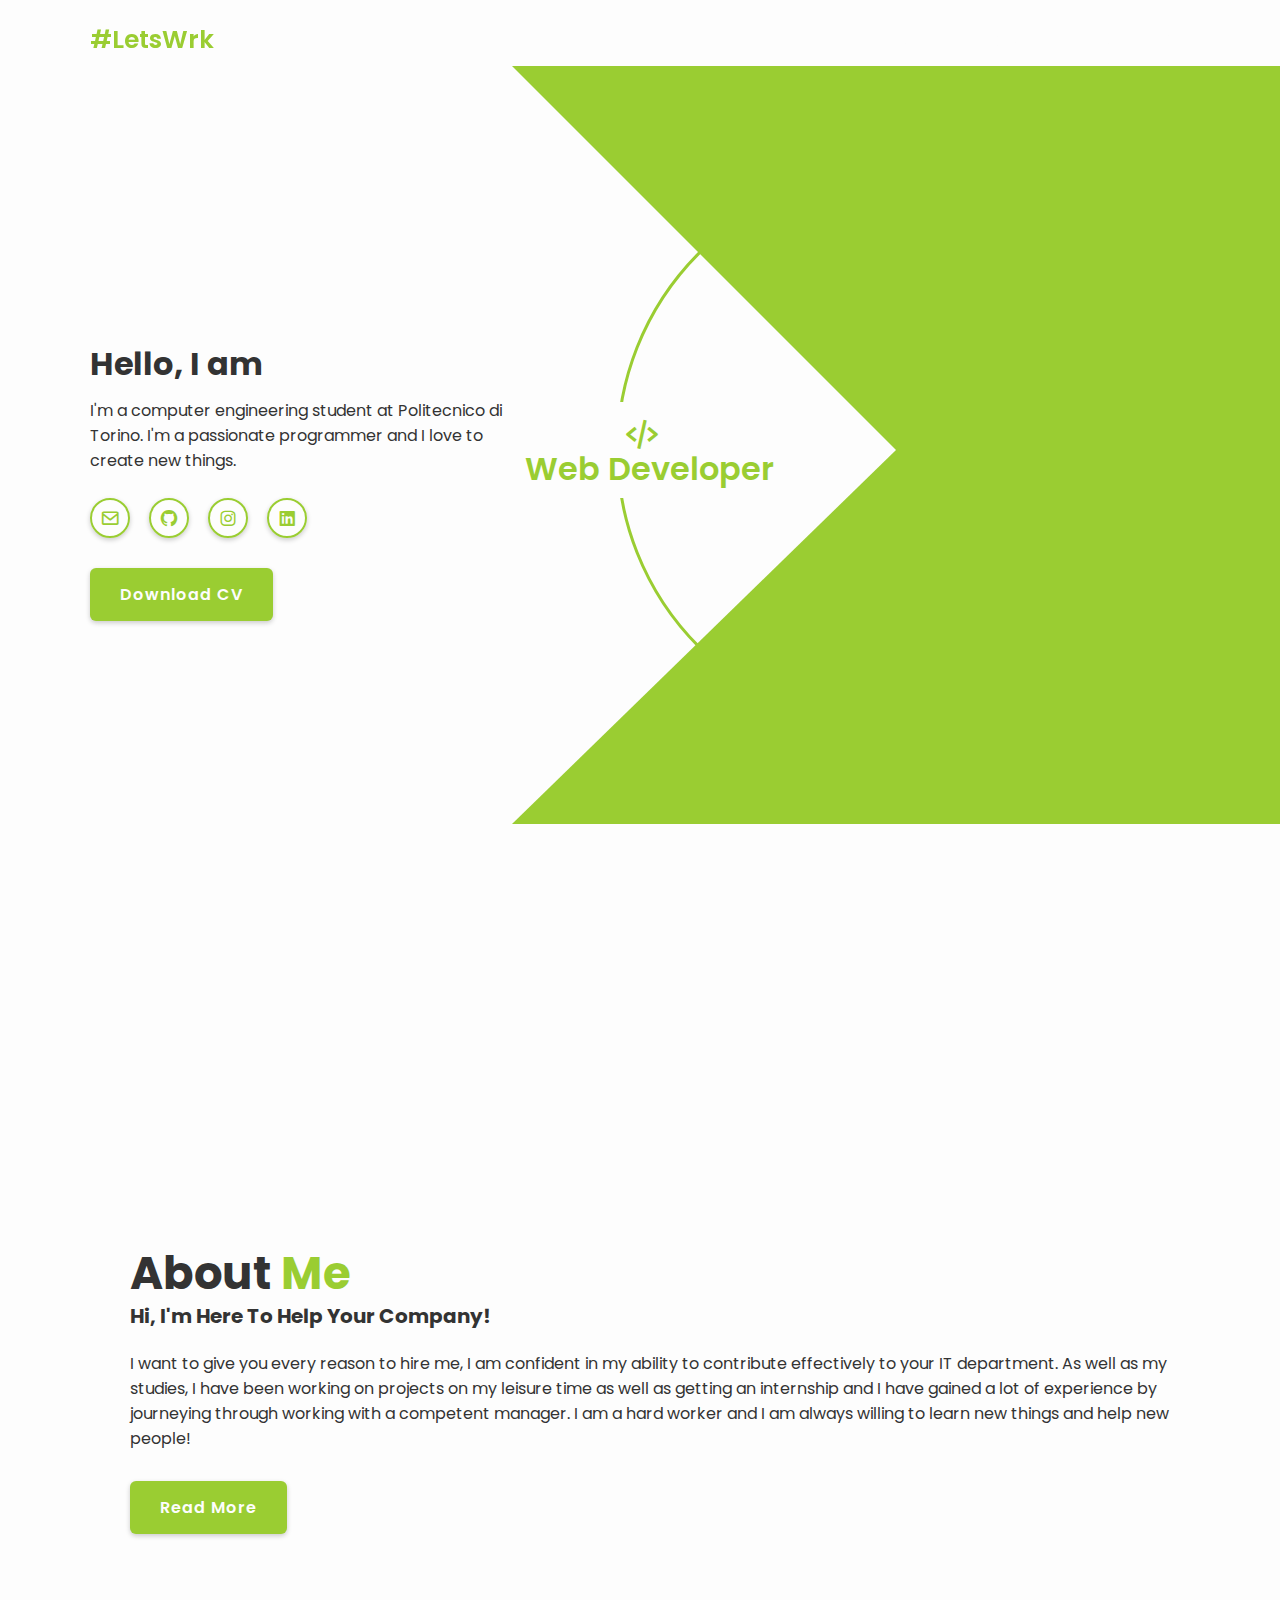
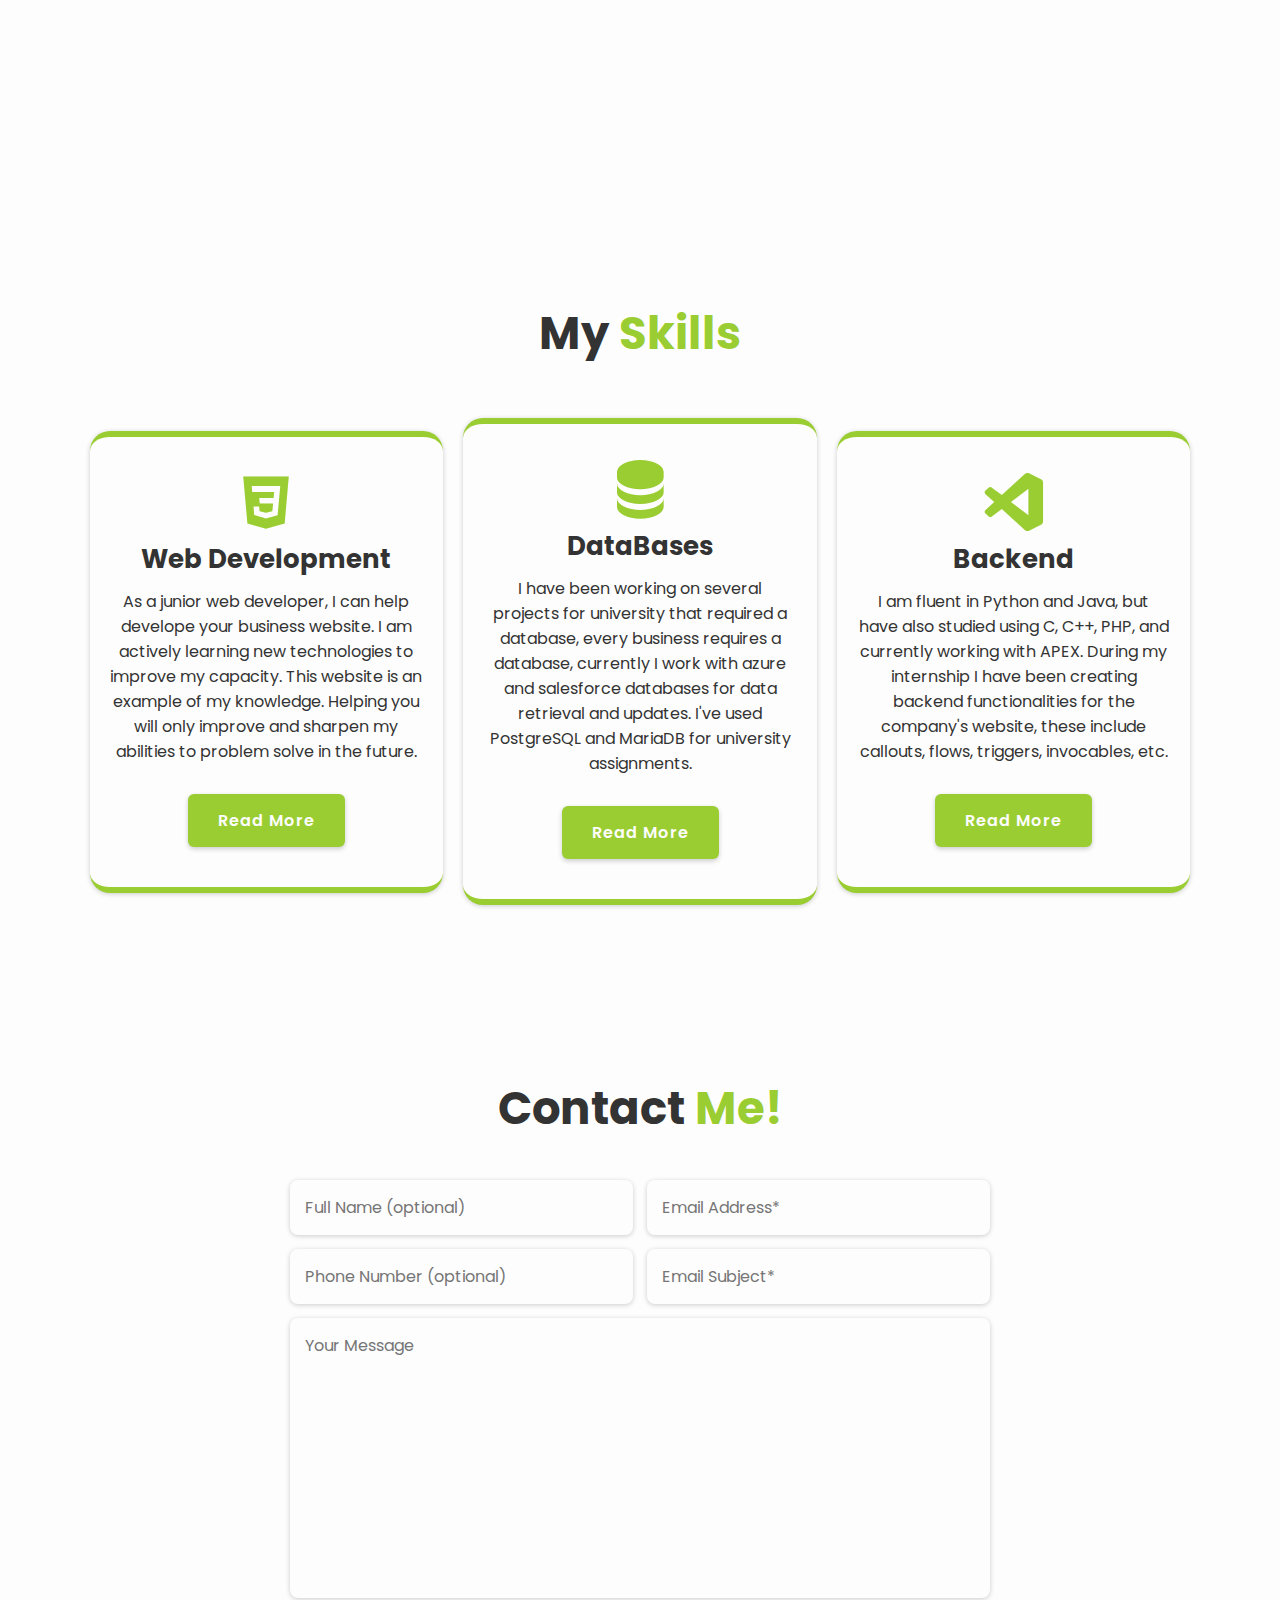
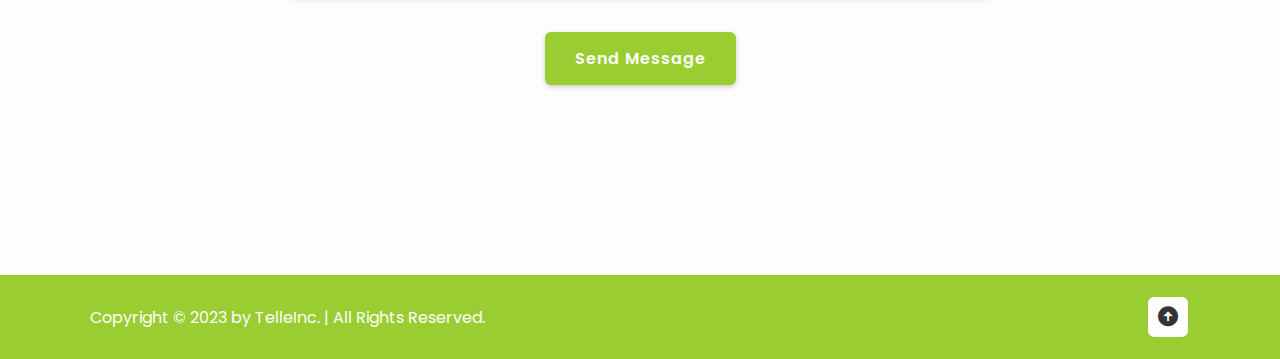
==== commit 35bc31f9: "📝 CV change" ====
--- a/index.html
+++ b/index.html
@@ -28,8 +28,8 @@
       <nav class="navbar">
         <a href="#home" class="active">Home</a>
         <a href="#about">About</a>
-        <a href="#services">Services</a>
-        <a href="#portfolio">Portfolio</a>
+        <a href="#services">Skills</a>
+        <!--<a href="#portfolio">Portfolio</a>-->
         <a href="#contact">Contact</a>
       </nav>
 
@@ -63,7 +63,7 @@
           ></a>
         </div>
 
-        <a href="payment enrolment.pdf" class="btn" download="MateoTelleriaCV"
+        <a href="CV_MateoTelleria_EN.pdf" class="btn" download="MateoTelleriaCV"
           >Download CV</a
         >
       </div>
@@ -103,7 +103,7 @@
       <div class="about-img">
         <img src="images/about.png" alt="" />
       </div>
-
+<!--
       <div class="about-content">
         <h2 class="heading">About <span>Me</span></h2>
         <h3>Hi, I'm Here To Help On Your Next Project!</h3>
@@ -119,7 +119,7 @@
           <span class="more-text hidden" data-readmore-id="1">
             <br /><br />
             My name is Mateo Telleria, I'm Bolivian with dual nationality from
-            Argentina, I'm 21 years old and I'm an international student. I
+            Argentina, I'm 22 years old and I'm an international student. I
             first started my studies in Bolivia, where I was majoring in
             information systems, but then I transfered to Italy, where I am
             currently studying and freelancing. In the future I wish to focus
@@ -131,18 +131,45 @@
           </span>
         </p>
         <a href="#" class="read-more btn" data-readmore-id="1">Read More</a>
+      </div>-->
+      <div class="about-content">
+        <h2 class="heading">About <span>Me</span></h2>
+        <h3>Hi, I'm Here To Help Your Company!</h3>
+        <p>
+          I want to give you every reason to hire me, I am confident
+          in my ability to contribute effectively to your IT department.
+          As well as my studies, I have been working on projects on my 
+          leisure time as well as getting an internship and I have gained 
+          a lot of experience by journeying through working with a competent 
+          manager. I am a hard worker and I am always willing to learn new 
+          things and help new people!
+          <span class="more-text hidden" data-readmore-id="1">
+            <br /><br />
+            My name is Mateo Telleria, I'm Bolivian with dual nationality from
+            Argentina, I'm 22 years old and I'm an international student. I
+            first started my studies in Bolivia, where I was majoring in
+            information systems, but then I transfered to Italy, where I am
+            currently studying and doing my internship as an IT Developer. In 
+            the future I wish to focus myself in backend and Full-Stack development.
+            Eventually I wish to pursue a masters in data science. I hope you give 
+            me this oportunity for learning and growth. I'd love to form part of your
+            team and help you achieve your goals. If you have any questions or inquiries,
+            feel free to contact me! I hope we can collaborate soon!
+          </span>
+        </p>
+        <a href="#" class="read-more btn" data-readmore-id="1">Read More</a>
       </div>
     </section>
 
     <!-- Services section design -->
     <section class="services" id="services">
-      <h2 class="heading">My <span>Services</span></h2>
+      <h2 class="heading">My <span>Skills</span></h2>
 
       <div class="services-container">
         <div class="services-box">
           <i class="bx bxl-css3"></i>
           <h3>Web Development</h3>
-          <p>
+          <!--<p>
             As a junior web developer, from designing to developing, I can help
             you with either your personal or business website. Whether that be a
             simple landing page for your portfolio website, or a full-fledged
@@ -154,13 +181,25 @@
               React. If your team needs other skills, I'm more than eager to
               learn and adapt to your needs.
             </span>
+          </p>-->
+          <p>
+            As a junior web developer, I can help develope your business website.
+            I am actively learning new technologies to improve my capacity. This
+            website is an example of my knowledge. Helping you will only improve
+            and sharpen my abilities to problem solve in the future.
+            <span class="more-text hidden" data-readmore-id="2">
+              <br /><br />
+              My set of skills consist of HTML5, CSS and JavaScript. I also have
+              some experience with React. If your team needs other skills, I'm
+              more than eager to learn and adapt to new challenges we may face.
+            </span>
           </p>
           <a href="#" class="read-more btn" data-readmore-id="2">Read More</a>
         </div>
         <div class="services-box">
           <i class="bx bxs-data"></i>
-          <h3>DataBase Design</h3>
-          <p>
+          <h3>DataBases</h3>
+          <!--<p>
             I have been working on several projects for university that required
             a database, every business requires a database, if you find yourself
             in need of a relational database, I can work with multiple database
@@ -171,13 +210,25 @@
               systems as well as design them (ER diagrams and normalization of
               these) based on user requirments and program specifications.
             </span>
+          </p>-->
+          <p>
+            I have been working on several projects for university that required
+            a database, every business requires a database, currently I work with
+            azure and salesforce databases for data retrieval and updates. I've
+            used PostgreSQL and MariaDB for university assignments.
+            <span class="more-text hidden" data-readmore-id="3">
+              <br /><br />
+              I'm familiar with REST APIs, Json, and XML. I can manage DB
+              systems as well as design them (ER diagrams and normalization of
+              these) based on user requirments and program specifications.
+            </span>
           </p>
           <a href="#" class="read-more btn" data-readmore-id="3">Read More</a>
         </div>
         <div class="services-box">
           <i class="bx bxl-visual-studio"></i>
-          <h3>Software Developer</h3>
-          <p>
+          <h3>Backend</h3>
+         <!-- <p>
             If you ever come across a software problem, then know that it's no
             problem for me! Whether you need help on certain lines of code, or
             you need an app built from scratch, do not fret. I am fluent in
@@ -189,13 +240,25 @@
               multiple IDEs, my main ones being Visual Studio Code followed by
               JetBrains' IDEs. I'm very familiar with the AGILE methodology.
             </span>
+          </p>-->
+          <p>
+            I am fluent in Python and Java, but have also studied using C, C++,
+            PHP, and currently working with APEX. During my internship I have
+            been creating backend functionalities for the company's website,
+            these include callouts, flows, triggers, invocables, etc.
+            <span class="more-text hidden" data-readmore-id="4">
+              <br /><br />
+              For team collaboration, I use Git and GitHub. I've also work with
+              multiple IDEs, my main ones being Visual Studio Code followed by
+              JetBrains' IDEs. I'm very familiar with the AGILE methodology.
+            </span>
           </p>
           <a href="#" class="read-more btn" data-readmore-id="4">Read More</a>
         </div>
       </div>
     </section>
 
-    <!-- Portfolio section design -->
+    <!-- Portfolio section design --><!--
     <section class="portfolio" id="portfolio">
       <h2 class="heading">Latest <span>Projects</span></h2>
       <h3>Stacks, demos and instructions are found in the README.md within each project link</h3>
@@ -305,8 +368,8 @@
         </div>
       </div>
     </section>
-
-    <!-- testimonial design -->
+-->
+    <!-- testimonial design --><!--
     <div class="testimonial-container">
       <h2 class="heading">Valuable <span>Testimonial</span></h2>
 
@@ -354,7 +417,7 @@
         </div>
       </div>
     </div>
-
+  -->
     <!-- contact section design -->
     <section class="contact" id="contact">
       <h2 class="heading">Contact <span>Me!</span></h2>
